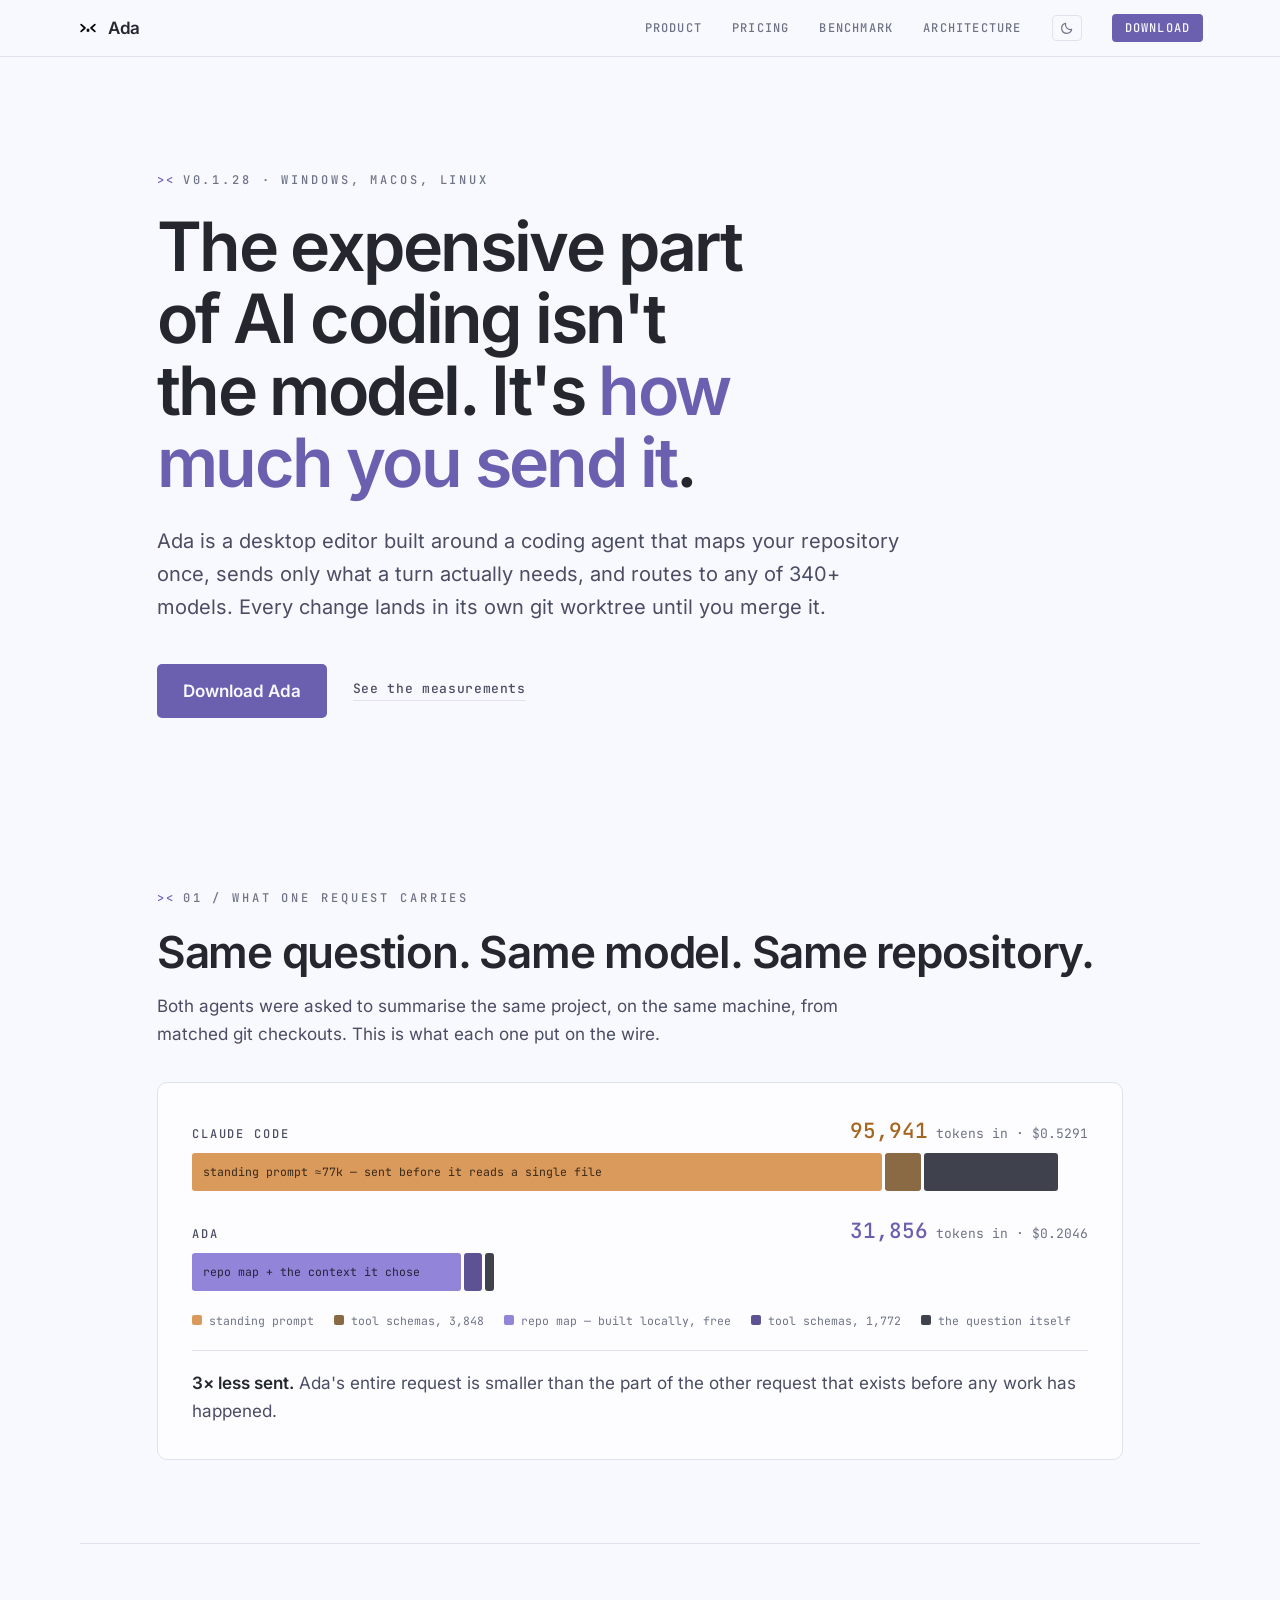
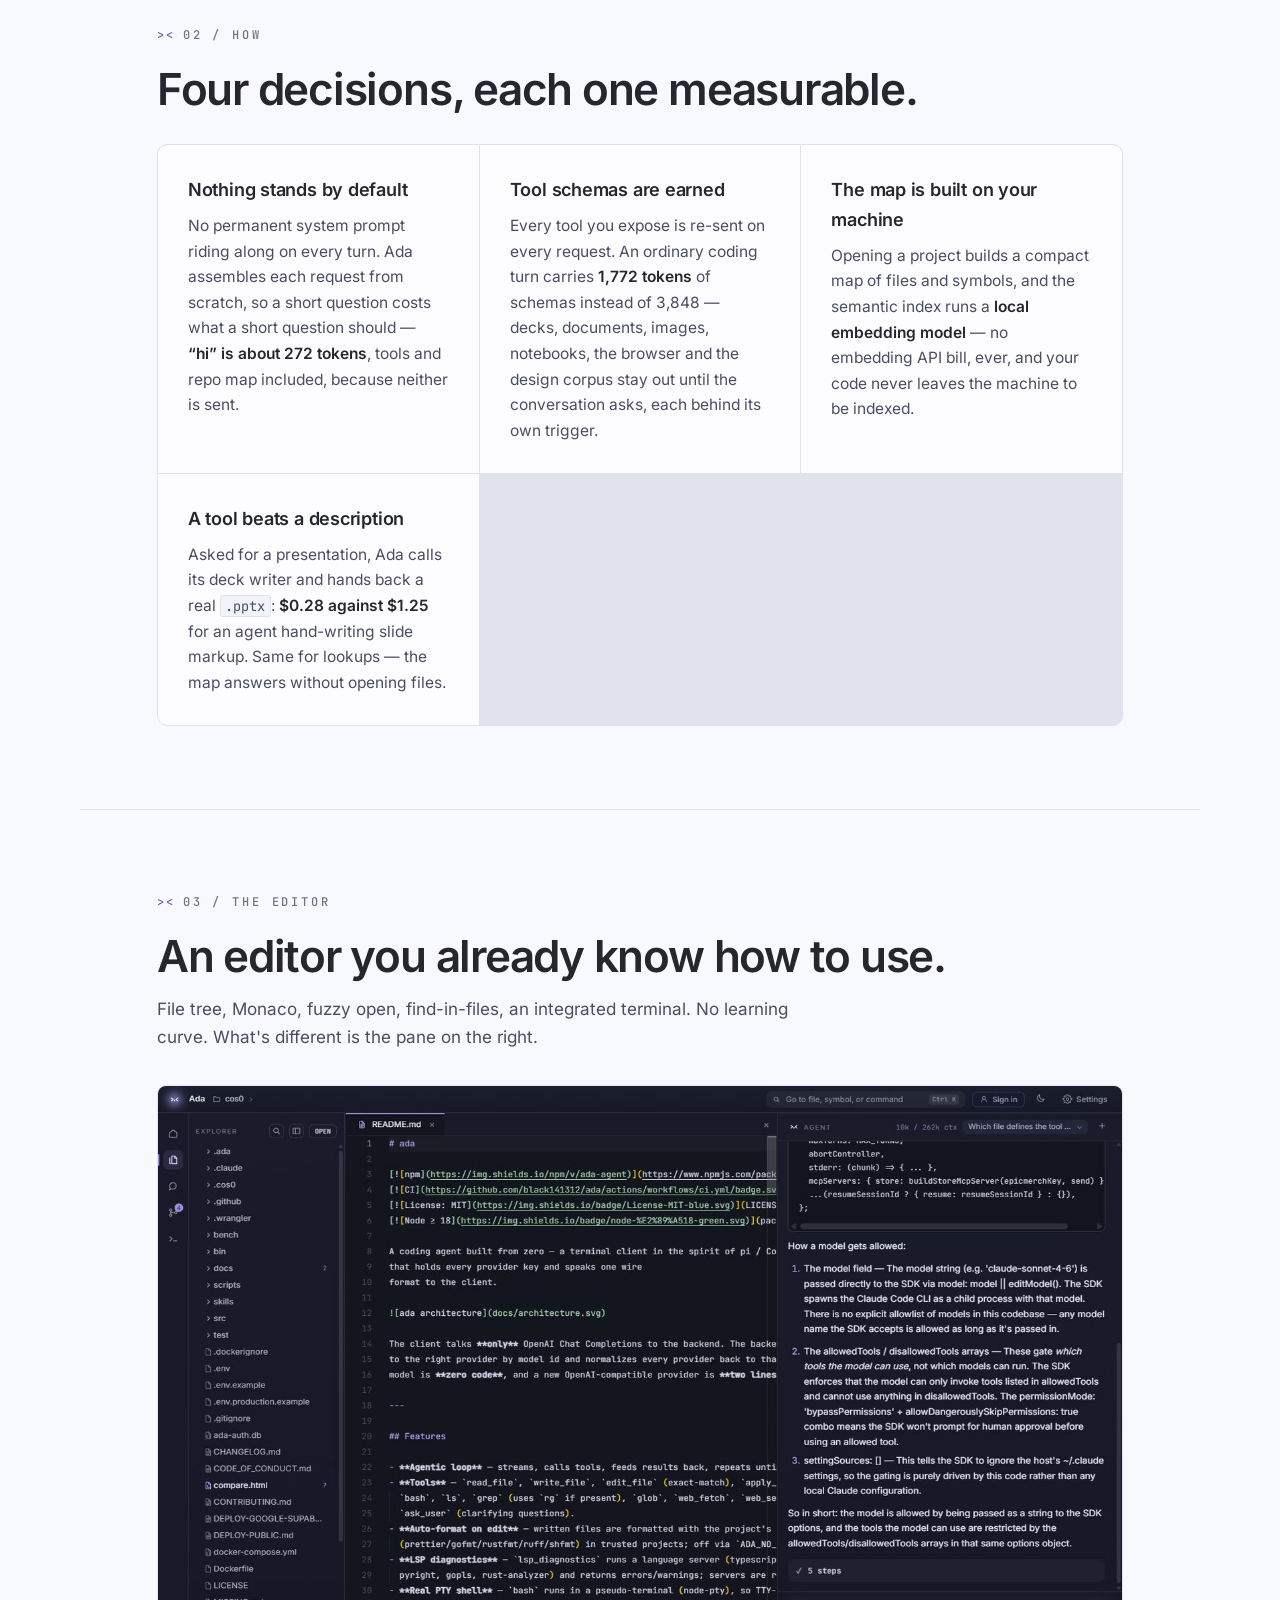
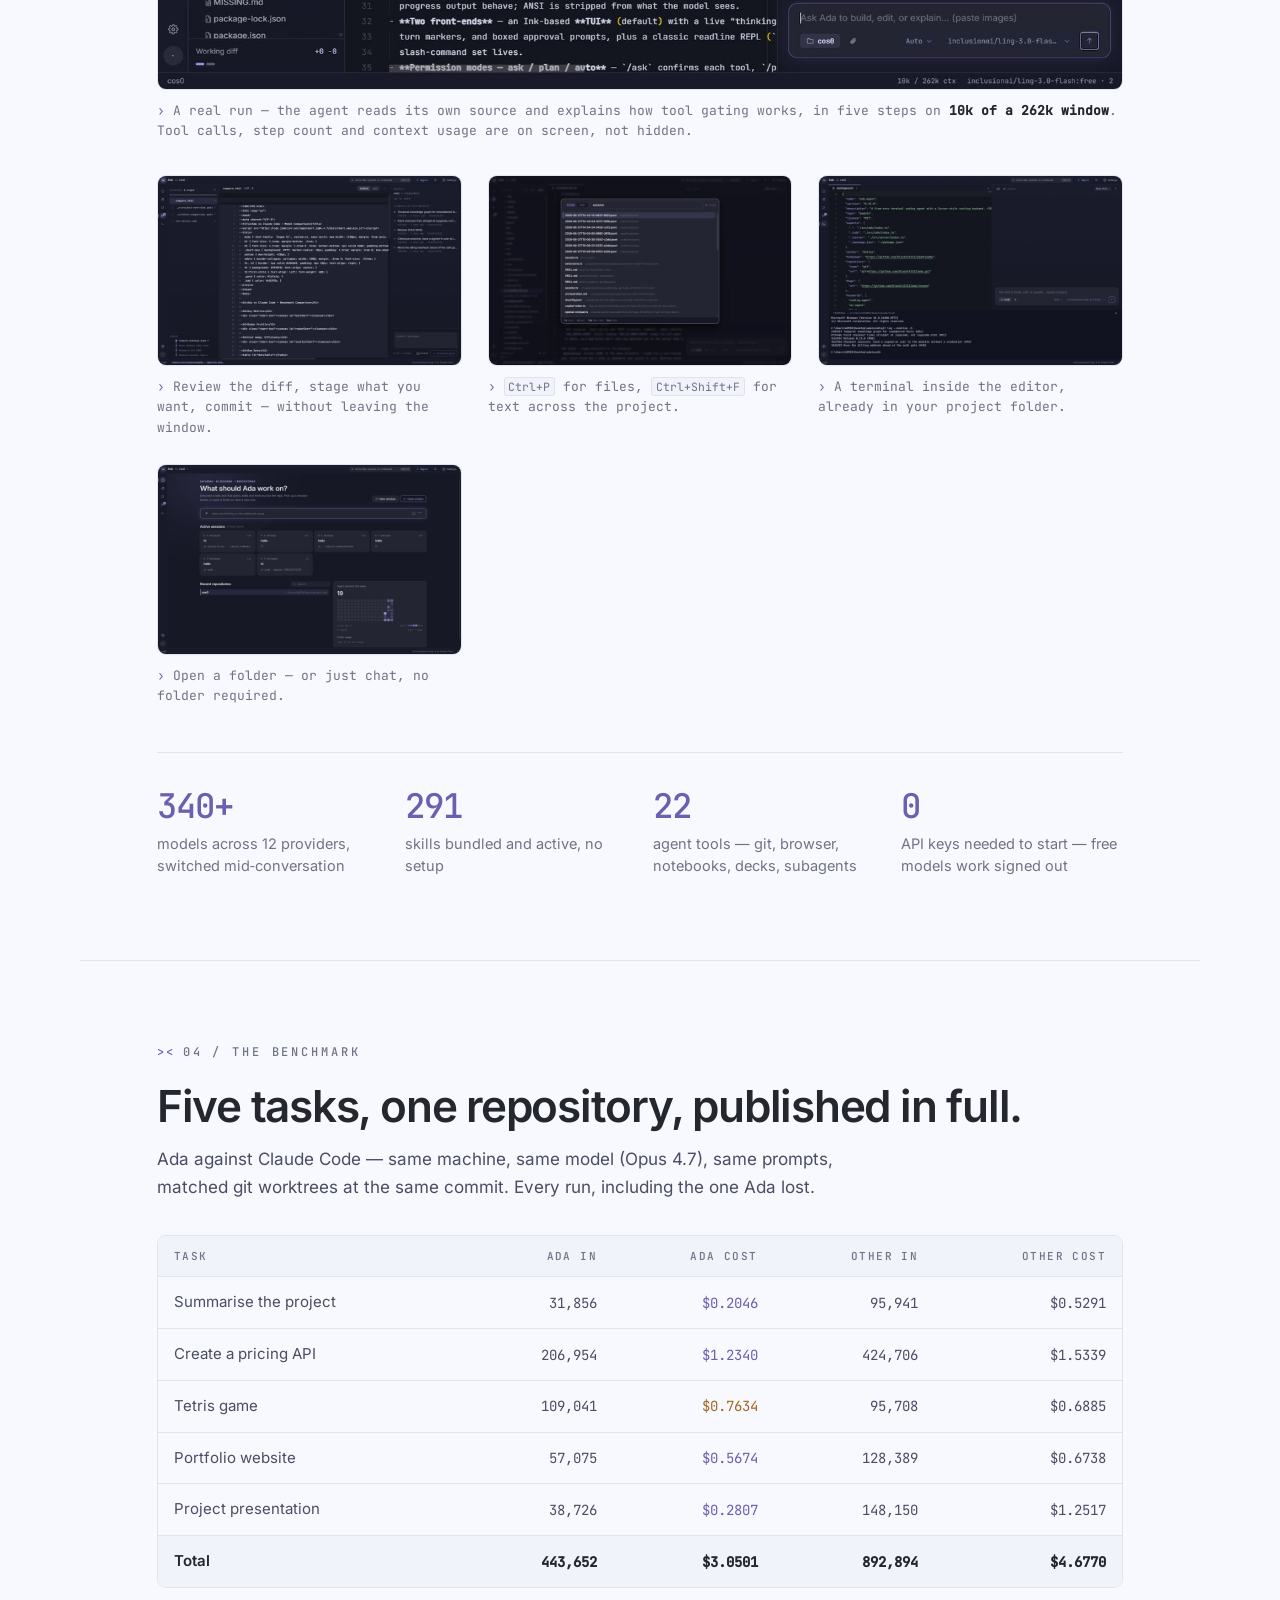
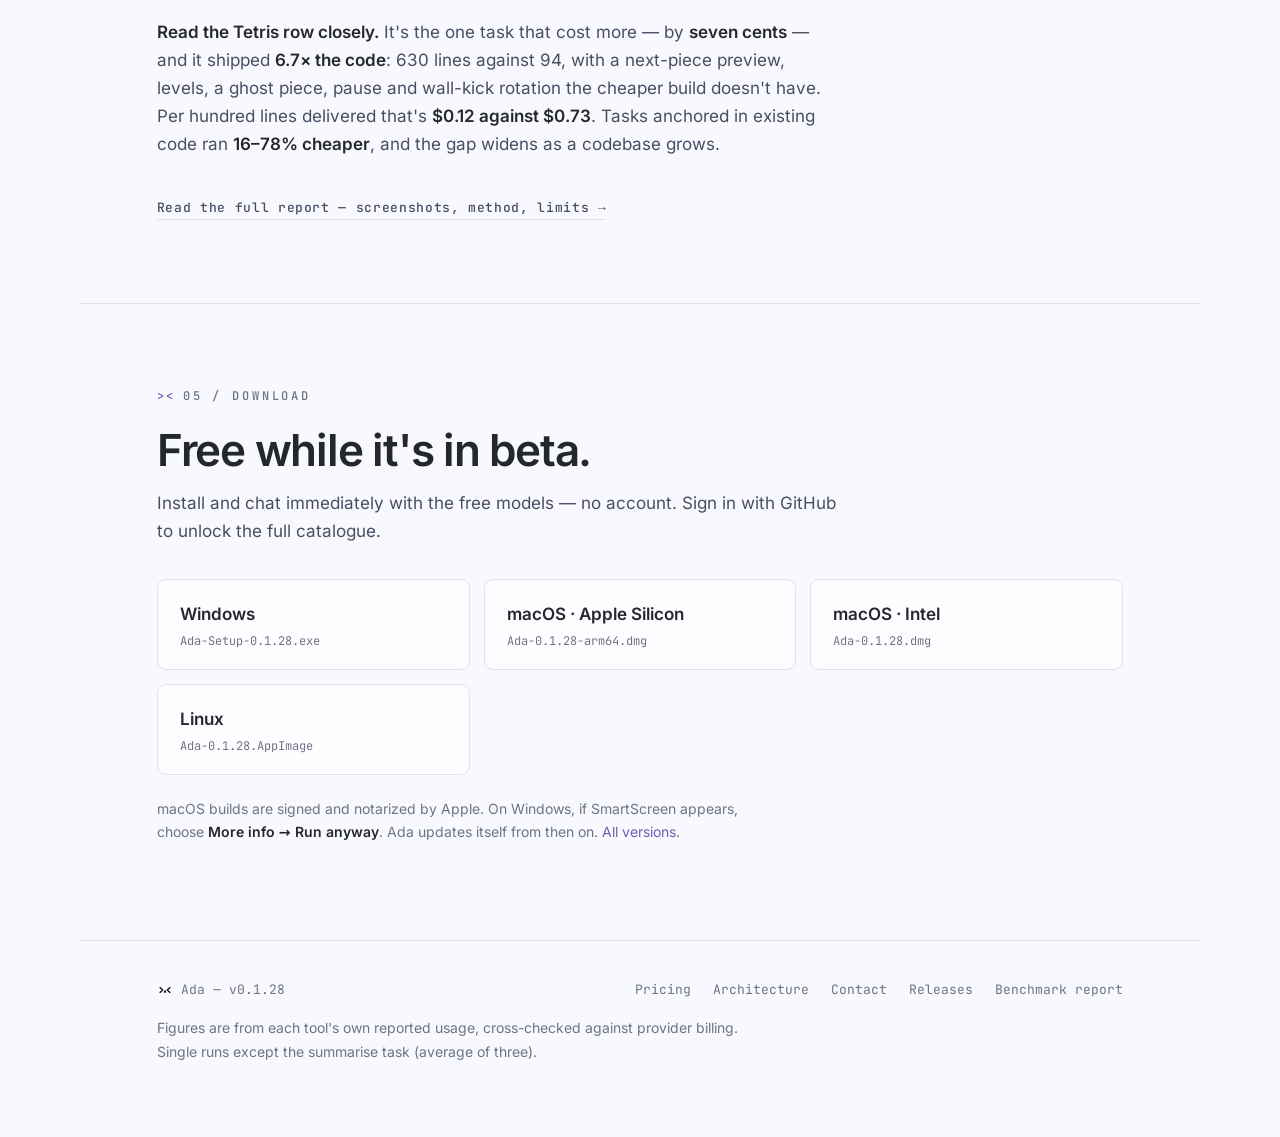
==== public/index.html @ 2739dd6c "Show the install count on the download section Read from GitHub at page load, cached an hour. 73 tod" ====
<!doctype html>
<html lang="en">
  <head>
    <meta charset="utf-8" />
    <meta name="viewport" content="width=device-width, initial-scale=1" />
    <title>Ada — an agent-first code editor</title>
    <meta
      name="description"
      content="A desktop code editor built around an agent that sends only what a turn needs. Measured against Claude Code: half the context, 35–70% less cost."
    />
    <link rel="icon" href="assets/img/icon.png" />
    <link rel="stylesheet" href="style.css" />
    <script>
      // applied before first paint so a stored light choice never flashes dark
      try {
        var t = localStorage.getItem('ada-theme');
        if (t) document.documentElement.dataset.theme = t;
      } catch (e) {}
    </script>
    <meta property="og:title" content="Ada — an agent-first code editor" />
    <meta
      property="og:description"
      content="The expensive part of AI coding isn't the model. It's how much you send it."
    />
    <meta property="og:type" content="website" />
  </head>
  <body>
    <header class="bar">
      <a class="brand" href="#top">
        <img src="assets/img/mark.svg" alt="" width="22" height="22" />
        <span>Ada</span>
      </a>
      <nav>
        <a href="#product">Product</a>
        <a href="pricing.html">Pricing</a>
        <a href="#numbers">Benchmark</a>
        <a href="architecture.html">Architecture</a>
        <button id="theme" class="tgl" type="button" title="Switch theme" aria-label="Switch theme">
          <svg class="sun" width="14" height="14" viewBox="0 0 18 18" fill="none" stroke="currentColor" stroke-width="1.5">
            <circle cx="9" cy="9" r="3.4" />
            <path d="M9 1.5v2M9 14.5v2M1.5 9h2M14.5 9h2M3.7 3.7l1.4 1.4M12.9 12.9l1.4 1.4M14.3 3.7l-1.4 1.4M5.1 12.9l-1.4 1.4" stroke-linecap="round" />
          </svg>
          <svg class="moon" width="14" height="14" viewBox="0 0 18 18" fill="none" stroke="currentColor" stroke-width="1.5">
            <path d="M15 10.8A6.5 6.5 0 0 1 7.2 3a6.5 6.5 0 1 0 7.8 7.8z" stroke-linejoin="round" />
          </svg>
        </button>
        <a class="cta-sm" href="#download">Download</a>
      </nav>
    </header>

    <main id="top">
      <!-- ── hero ───────────────────────────────────────────────────────── -->
      <section class="hero">
        <p class="eyebrow"><span class="mk">&gt;&#8201;&lt;</span> v0.1.28 &middot; Windows, macOS, Linux</p>
        <h1>
          The expensive part of AI coding isn't the model.
          It's <em>how much you send it</em>.
        </h1>
        <p class="lede">
          Ada is a desktop editor built around a coding agent that maps your repository once, sends
          only what a turn actually needs, and routes to any of 340+ models. Every change lands in
          its own git worktree until you merge it.
        </p>
        <div class="actions">
          <a class="cta" href="#download">Download Ada</a>
          <a class="ghost" href="#numbers">See the measurements</a>
        </div>
      </section>

      <!-- ── the instrument: what a request carries ──────────────────────── -->
      <section id="proof" class="band">
        <p class="eyebrow"><span class="mk">&gt;&#8201;&lt;</span> 01 / what one request carries</p>
        <h2>Same question. Same model. Same repository.</h2>
        <p class="say">
          Both agents were asked to summarise the same project, on the same machine, from matched
          git checkouts. This is what each one put on the wire.
        </p>

        <div class="meter" id="meter">
          <div class="lane other">
            <div class="lane-head">
              <span class="who">Claude Code</span>
              <span class="tot"><b class="n" data-n="95941">0</b> tokens in &middot; $0.5291</span>
            </div>
            <div class="track">
              <span class="seg a" style="--w: 77%"
                ><i>standing prompt &asymp;77k &mdash; sent before it reads a single file</i></span
              >
              <span class="seg b" style="--w: 4%"></span>
              <span class="seg c" style="--w: 15%"></span>
            </div>
          </div>

          <div class="lane ada">
            <div class="lane-head">
              <span class="who">Ada</span>
              <span class="tot"><b class="n" data-n="31856">0</b> tokens in &middot; $0.2046</span>
            </div>
            <div class="track">
              <span class="seg d" style="--w: 30%"><i>repo map + the context it chose</i></span>
              <span class="seg e" style="--w: 2%"></span>
              <span class="seg c" style="--w: 1%"></span>
            </div>
          </div>

          <ul class="key">
            <li><span style="--c: var(--fill-other)"></span>standing prompt</li>
            <li><span style="--c: var(--fill-other-2)"></span>tool schemas, 3,848</li>
            <li><span style="--c: var(--fill-ada)"></span>repo map &mdash; built locally, free</li>
            <li><span style="--c: var(--fill-ada-2)"></span>tool schemas, 1,772</li>
            <li><span style="--c: var(--fill-grey)"></span>the question itself</li>
          </ul>

          <p class="verdict">
            <b>3&times; less sent.</b> Ada's entire request is smaller than the part of the other
            request that exists before any work has happened.
          </p>
        </div>
      </section>

      <!-- ── how ─────────────────────────────────────────────────────────── -->
      <section class="band">
        <p class="eyebrow"><span class="mk">&gt;&#8201;&lt;</span> 02 / how</p>
        <h2>Four decisions, each one measurable.</h2>
        <div class="cards">
          <article>
            <h3>Nothing stands by default</h3>
            <p>
              No permanent system prompt riding along on every turn. Ada assembles each request from
              scratch, so a short question costs what a short question should &mdash;
              <b>&ldquo;hi&rdquo; is about 272 tokens</b>, tools and repo map included, because
              neither is sent.
            </p>
          </article>
          <article>
            <h3>Tool schemas are earned</h3>
            <p>
              Every tool you expose is re-sent on every request. An ordinary coding turn carries
              <b>1,772 tokens</b> of schemas instead of 3,848 &mdash; decks, documents, images,
              notebooks, the browser and the design corpus stay out until the conversation asks,
              each behind its own trigger.
            </p>
          </article>
          <article>
            <h3>The map is built on your machine</h3>
            <p>
              Opening a project builds a compact map of files and symbols, and the semantic index
              runs a <b>local embedding model</b> &mdash; no embedding API bill, ever, and your code
              never leaves the machine to be indexed.
            </p>
          </article>
          <article>
            <h3>A tool beats a description</h3>
            <p>
              Asked for a presentation, Ada calls its deck writer and hands back a real
              <code>.pptx</code>: <b>$0.28 against $1.25</b> for an agent hand-writing slide markup.
              Same for lookups &mdash; the map answers without opening files.
            </p>
          </article>
        </div>
      </section>

      <!-- ── product ─────────────────────────────────────────────────────── -->
      <section id="product" class="band">
        <p class="eyebrow"><span class="mk">&gt;&#8201;&lt;</span> 03 / the editor</p>
        <h2>An editor you already know how to use.</h2>
        <p class="say">
          File tree, Monaco, fuzzy open, find-in-files, an integrated terminal. No learning curve.
          What's different is the pane on the right.
        </p>

        <figure class="shot wide">
          <img
            src="assets/img/ada-agent-working.jpg"
            alt="Ada answering a question about its own source in five steps, using 10k of a 262k context window"
            loading="lazy"
            width="1440"
            height="900"
          />
          <figcaption>
            A real run &mdash; the agent reads its own source and explains how tool gating works, in
            five steps on <b>10k of a 262k window</b>. Tool calls, step count and context usage are
            on screen, not hidden.
          </figcaption>
        </figure>

        <div class="shots">
          <figure class="shot">
            <img
              src="assets/img/ada-git-review.jpg"
              alt="The git review screen showing a file diff, the commit list and a commit box"
              loading="lazy"
              width="1440"
              height="900"
            />
            <figcaption>
              Review the diff, stage what you want, commit &mdash; without leaving the window.
            </figcaption>
          </figure>
          <figure class="shot">
            <img
              src="assets/img/ada-search-files.jpg"
              alt="The command palette ranking filenames by fuzzy match"
              loading="lazy"
              width="1440"
              height="900"
            />
            <figcaption>
              <code>Ctrl+P</code> for files, <code>Ctrl+Shift+F</code> for text across the project.
            </figcaption>
          </figure>
          <figure class="shot">
            <img
              src="assets/img/ada-term-chatbtn.jpg"
              alt="The integrated terminal open beneath the agent pane"
              loading="lazy"
              width="1440"
              height="900"
            />
            <figcaption>
              A terminal inside the editor, already in your project folder.
            </figcaption>
          </figure>
          <figure class="shot">
            <img
              src="assets/img/ada-welcome.jpg"
              alt="Ada's home screen: a prompt box, recent sessions, recent repositories and an activity chart"
              loading="lazy"
              width="1440"
              height="900"
            />
            <figcaption>Open a folder &mdash; or just chat, no folder required.</figcaption>
          </figure>
        </div>

        <dl class="spec">
          <div><dt>340+</dt><dd>models across 12 providers, switched mid&#8209;conversation</dd></div>
          <div><dt>291</dt><dd>skills bundled and active, no setup</dd></div>
          <div><dt>22</dt><dd>agent tools &mdash; git, browser, notebooks, decks, subagents</dd></div>
          <div><dt>0</dt><dd>API keys needed to start &mdash; free models work signed out</dd></div>
        </dl>
      </section>

      <!-- ── benchmark ───────────────────────────────────────────────────── -->
      <section id="numbers" class="band">
        <p class="eyebrow"><span class="mk">&gt;&#8201;&lt;</span> 04 / the benchmark</p>
        <h2>Five tasks, one repository, published in full.</h2>
        <p class="say">
          Ada against Claude Code &mdash; same machine, same model (Opus&nbsp;4.7), same prompts,
          matched git worktrees at the same commit. Every run, including the one Ada lost.
        </p>

        <div class="scroll">
          <table>
            <thead>
              <tr>
                <th>Task</th>
                <th class="r">Ada in</th>
                <th class="r">Ada cost</th>
                <th class="r">Other in</th>
                <th class="r">Other cost</th>
              </tr>
            </thead>
            <tbody>
              <tr>
                <td>Summarise the project</td>
                <td class="r">31,856</td>
                <td class="r win">$0.2046</td>
                <td class="r">95,941</td>
                <td class="r">$0.5291</td>
              </tr>
              <tr>
                <td>Create a pricing API</td>
                <td class="r">206,954</td>
                <td class="r win">$1.2340</td>
                <td class="r">424,706</td>
                <td class="r">$1.5339</td>
              </tr>
              <tr>
                <td>Tetris game</td>
                <td class="r">109,041</td>
                <td class="r lose">$0.7634</td>
                <td class="r">95,708</td>
                <td class="r">$0.6885</td>
              </tr>
              <tr>
                <td>Portfolio website</td>
                <td class="r">57,075</td>
                <td class="r win">$0.5674</td>
                <td class="r">128,389</td>
                <td class="r">$0.6738</td>
              </tr>
              <tr>
                <td>Project presentation</td>
                <td class="r">38,726</td>
                <td class="r win">$0.2807</td>
                <td class="r">148,150</td>
                <td class="r">$1.2517</td>
              </tr>
              <tr class="sum">
                <td>Total</td>
                <td class="r">443,652</td>
                <td class="r">$3.0501</td>
                <td class="r">892,894</td>
                <td class="r">$4.6770</td>
              </tr>
            </tbody>
          </table>
        </div>

        <p class="say">
          <b>Read the Tetris row closely.</b> It's the one task that cost more &mdash; by
          <b>seven cents</b> &mdash; and it shipped <b>6.7&times; the code</b>: 630 lines against
          94, with a next-piece preview, levels, a ghost piece, pause and wall-kick rotation the
          cheaper build doesn't have. Per hundred lines delivered that's <b>$0.12 against
          $0.73</b>. Tasks anchored in existing code ran <b>16&ndash;78% cheaper</b>, and the gap
          widens as a codebase grows.
        </p>

        <a class="ghost" href="report.html">Read the full report &mdash; screenshots, method, limits &rarr;</a>
      </section>

      <!-- ── download ────────────────────────────────────────────────────── -->
      <section id="download" class="band">
        <p class="eyebrow"><span class="mk">&gt;&#8201;&lt;</span> 05 / download</p>
        <h2>Free while it's in beta.</h2>
        <p class="say">
          Install and chat immediately with the free models &mdash; no account. Sign in with GitHub
          to unlock the full catalogue.
        </p>

        <div class="grabs">
          <a
            class="grab"
            href="https://github.com/black141312/ada-releases/releases/download/v0.1.28/Ada-Setup-0.1.28.exe"
          >
            <span class="os">Windows</span>
            <span class="file">Ada-Setup-0.1.28.exe</span>
          </a>
          <a
            class="grab"
            href="https://github.com/black141312/ada-releases/releases/download/v0.1.28/Ada-0.1.28-arm64.dmg"
          >
            <span class="os">macOS &middot; Apple Silicon</span>
            <span class="file">Ada-0.1.28-arm64.dmg</span>
          </a>
          <a
            class="grab"
            href="https://github.com/black141312/ada-releases/releases/download/v0.1.28/Ada-0.1.28.dmg"
          >
            <span class="os">macOS &middot; Intel</span>
            <span class="file">Ada-0.1.28.dmg</span>
          </a>
          <a
            class="grab"
            href="https://github.com/black141312/ada-releases/releases/download/v0.1.28/Ada-0.1.28.AppImage"
          >
            <span class="os">Linux</span>
            <span class="file">Ada-0.1.28.AppImage</span>
          </a>
        </div>
        <!-- Filled in by app.js from GitHub. Empty until it has a real number: a counter that
             shows a placeholder, or 0 when the API is unreachable, is worse than no counter. -->
        <p class="fine dl-count" id="dl-count" hidden></p>
        <p class="fine">
          macOS builds are signed and notarized by Apple. On Windows, if SmartScreen appears, choose
          <b>More info &rarr; Run anyway</b>. Ada updates itself from then on.
          <a href="https://github.com/black141312/ada-releases/releases">All versions</a>.
        </p>
      </section>
    </main>

    <footer>
      <div class="foot">
        <span><img src="assets/img/mark.svg" alt="" width="16" height="16" /> Ada &mdash; v0.1.28</span>
        <nav>
          <a href="pricing.html">Pricing</a>
          <a href="architecture.html">Architecture</a>
          <a href="contact.html">Contact</a>
          <a href="https://github.com/black141312/ada-releases">Releases</a>
          <a href="report.html">Benchmark report</a>
        </nav>
      </div>
      <p class="fine">
        Figures are from each tool's own reported usage, cross-checked against provider billing.
        Single runs except the summarise task (average of three).
      </p>
    </footer>

    <script src="app.js" defer></script>
    <script src="theme.js" defer></script>
  </body>
</html>
---- public/style.css ----
/* Ada — marketing site.
   Design: the product's claim is measurable, so the page is built like an instrument
   readout rather than a landing page — hairline rules, mono labels, tabular figures.
   Palette is "Nocturne", the app's own: a blurple accent on a desaturated indigo ground.
   The ground carries no hue; the accent does. Chart colour stays functional — the accent
   is Ada's arm, amber is the comparison — because telling two series apart is what that
   colour is FOR. Fonts are served from this repo (Ada ships offline-safe pages; its own
   site shouldn't beg a CDN). */

@font-face {
  font-family: 'Inter';
  font-weight: 400;
  font-display: swap;
  src: url('assets/fonts/inter-latin-400-normal.woff2') format('woff2');
}
@font-face {
  font-family: 'Inter';
  font-weight: 500;
  font-display: swap;
  src: url('assets/fonts/inter-latin-500-normal.woff2') format('woff2');
}
@font-face {
  font-family: 'Inter';
  font-weight: 600;
  font-display: swap;
  src: url('assets/fonts/inter-latin-600-normal.woff2') format('woff2');
}
@font-face {
  font-family: 'JetBrains Mono';
  font-weight: 400;
  font-display: swap;
  src: url('assets/fonts/jetbrains-mono-latin-400-normal.woff2') format('woff2');
}
@font-face {
  font-family: 'JetBrains Mono';
  font-weight: 500;
  font-display: swap;
  src: url('assets/fonts/jetbrains-mono-latin-500-normal.woff2') format('woff2');
}

:root {
  color-scheme: dark;
  --void: #0e1019;
  --panel: #161826;
  --panel-2: #1a1c2b;
  --line: #2a2d3f;
  --ink: #e9e9ed;
  --ink-2: #b2b6ca;
  --dim: #75798c;
  --ada: #9184d9;
  --ada-dim: #5d5294;
  --other: #d99a5c;
  --other-dim: #8a6a45;
  --grey: #3f424d;
  --bar-bg: rgba(14, 16, 25, 0.86);
  --fill-ada: #9184d9;
  --fill-ada-2: #5d5294;
  --fill-other: #d99a5c;
  --fill-other-2: #8a6a45;
  --fill-grey: #3f424d;
  --sans: 'Inter', system-ui, -apple-system, sans-serif;
  --mono: 'JetBrains Mono', ui-monospace, Consolas, monospace;
  --pad: clamp(20px, 6vw, 96px);
  --max: 1120px;
}

/* Light theme: the visitor's OS preference decides, and the toggle overrides it. */
@media (prefers-color-scheme: light) {
  :root:not([data-theme='dark']) {
    color-scheme: light;
    --void: #f8f9fe;
    --panel: #fdfdff;
    --panel-2: #f1f3fb;
    --line: #e0e2ee;
    --ink: #25272f;
    --ink-2: #4a4d63;
    --dim: #6f7386;
    --ada: #6b5fb0;
    --ada-dim: #a79eda;
    --other: #a4661f;
    --other-dim: #d2ab7c;
    --grey: #b9bcc9;
    --bar-bg: rgba(248, 249, 254, 0.9);
  }
}
:root[data-theme='light'] {
  color-scheme: light;
  --void: #f8f9fe;
  --panel: #fdfdff;
  --panel-2: #f1f3fb;
  --line: #e0e2ee;
  --ink: #25272f;
  --ink-2: #4a4d63;
  --dim: #6f7386;
  --ada: #6b5fb0;
  --ada-dim: #a79eda;
  --other: #a4661f;
  --other-dim: #d2ab7c;
  --grey: #b9bcc9;
  --bar-bg: rgba(248, 249, 254, 0.9);
}
:root[data-theme='dark'] {
  color-scheme: dark;
  --void: #0e1019;
  --panel: #161826;
  --panel-2: #1a1c2b;
  --line: #2a2d3f;
  --ink: #e9e9ed;
  --ink-2: #b2b6ca;
  --dim: #75798c;
  --ada: #9184d9;
  --ada-dim: #5d5294;
  --other: #d99a5c;
  --other-dim: #8a6a45;
  --grey: #3f424d;
  --bar-bg: rgba(14, 16, 25, 0.86);
}

* {
  box-sizing: border-box;
}
html {
  scroll-behavior: smooth;
}
body {
  margin: 0;
  background: var(--void);
  color: var(--ink);
  font: 400 17px/1.65 var(--sans);
  -webkit-font-smoothing: antialiased;
}
img {
  max-width: 100%;
  height: auto; /* without this, the HTML height attr fights width:100% and squashes the shot */
  display: block;
}
a {
  color: var(--ada);
  text-decoration: none;
}
a:hover {
  text-decoration: underline;
}
:focus-visible {
  outline: 2px solid var(--ada);
  outline-offset: 3px;
  border-radius: 2px;
}
code {
  font: 400 0.88em var(--mono);
  background: var(--panel-2);
  border: 1px solid var(--line);
  border-radius: 3px;
  padding: 0.08em 0.34em;
}
b {
  font-weight: 600;
  color: var(--ink);
}

/* ── top bar ─────────────────────────────────────────────── */
.bar {
  position: sticky;
  top: 0;
  z-index: 10;
  display: flex;
  align-items: center;
  justify-content: space-between;
  gap: 16px;
  padding: 14px var(--pad);
  background: var(--bar-bg);
  backdrop-filter: blur(10px);
  border-bottom: 1px solid var(--line);
}
.brand {
  display: flex;
  align-items: center;
  gap: 9px;
  color: var(--ink);
  font-weight: 600;
  letter-spacing: -0.01em;
}
.brand:hover {
  text-decoration: none;
}
.bar nav {
  display: flex;
  align-items: center;
  gap: clamp(14px, 3vw, 30px);
}
.bar nav a {
  color: var(--dim);
  font: 500 12px var(--mono);
  letter-spacing: 0.1em;
  text-transform: uppercase;
}
.bar nav a:hover {
  color: var(--ink);
  text-decoration: none;
}
.cta-sm {
  color: var(--void) !important;
  background: var(--ada);
  border-radius: 4px;
  padding: 6px 13px;
}
.cta-sm:hover {
  background: #5df09b;
}

/* ── shared section furniture ────────────────────────────── */
.hero,
.band {
  max-width: var(--max);
  margin: 0 auto;
  padding: clamp(48px, 6.5vw, 84px) var(--pad);
}
.band + .band {
  border-top: 1px solid var(--line);
}
.eyebrow {
  margin: 0 0 22px;
  font: 500 12px var(--mono);
  letter-spacing: 0.24em;
  text-transform: uppercase;
  color: var(--dim);
}
.eyebrow .mk {
  color: var(--ada);
  letter-spacing: 0;
}
h2 {
  margin: 0 0 14px;
  font-size: clamp(28px, 4.4vw, 44px);
  font-weight: 600;
  line-height: 1.12;
  letter-spacing: -0.028em;
  text-wrap: balance;
}
h3 {
  margin: 0 0 8px;
  font-size: 18px;
  font-weight: 600;
  letter-spacing: -0.012em;
}
.say {
  max-width: 62ch;
  color: var(--ink-2);
  margin: 0 0 34px;
}

/* ── hero ────────────────────────────────────────────────── */
.hero {
  padding-top: clamp(56px, 9vw, 118px);
  padding-bottom: clamp(48px, 7vw, 92px);
}
.hero h1 {
  margin: 0 0 26px;
  max-width: 15ch;
  font-size: clamp(36px, 6vw, 68px);
  font-weight: 600;
  line-height: 1.06;
  letter-spacing: -0.038em;
  text-wrap: balance;
}
.hero h1 em {
  font-style: normal;
  color: var(--ada);
}
.hero .lede {
  max-width: 58ch;
  margin: 0 0 40px;
  font-size: clamp(17px, 2vw, 20px);
  color: var(--ink-2);
}
.actions {
  display: flex;
  flex-wrap: wrap;
  align-items: center;
  gap: 14px 26px;
}
.cta {
  background: var(--ada);
  color: var(--void);
  font-weight: 600;
  padding: 13px 26px;
  border-radius: 5px;
}
.cta:hover {
  background: #5df09b;
  text-decoration: none;
}
.ghost {
  font: 500 13px var(--mono);
  letter-spacing: 0.05em;
  color: var(--ink-2);
  border-bottom: 1px solid var(--line);
  padding-bottom: 3px;
}
.ghost:hover {
  color: var(--ada);
  border-color: var(--ada);
  text-decoration: none;
}

/* ── the meter ───────────────────────────────────────────── */
.meter {
  margin-top: 34px;
  background: var(--panel);
  border: 1px solid var(--line);
  border-radius: 10px;
  padding: clamp(20px, 3.4vw, 34px);
}
.lane + .lane {
  margin-top: 26px;
}
.lane-head {
  display: flex;
  flex-wrap: wrap;
  align-items: baseline;
  justify-content: space-between;
  gap: 8px;
  margin-bottom: 9px;
}
.who {
  font: 500 12px var(--mono);
  letter-spacing: 0.16em;
  text-transform: uppercase;
  color: var(--ink-2);
}
.tot {
  font: 400 13px var(--mono);
  color: var(--dim);
}
.tot .n {
  font-size: 21px;
  font-weight: 500;
  font-variant-numeric: tabular-nums;
}
.other .n {
  color: var(--other);
}
.ada .n {
  color: var(--ada);
}
.track {
  display: flex;
  gap: 3px;
  height: 38px;
}
.seg {
  position: relative;
  width: var(--w);
  border-radius: 3px;
  overflow: hidden;
  transform: scaleX(0);
  transform-origin: left;
  transition: transform 0.85s cubic-bezier(0.22, 0.9, 0.3, 1);
}
.meter.on .seg {
  transform: scaleX(1);
}
.seg i {
  position: absolute;
  inset: 0;
  display: flex;
  align-items: center;
  padding-left: 11px;
  font: 400 11.5px var(--mono);
  font-style: normal;
  color: rgba(0, 0, 0, 0.74);
  white-space: nowrap;
}
.seg.a {
  background: var(--fill-other);
}
.seg.b {
  background: var(--fill-other-2);
}
.seg.c {
  background: var(--fill-grey);
}
.seg.d {
  background: var(--fill-ada);
}
.seg.e {
  background: var(--fill-ada-2);
}
.key {
  display: flex;
  flex-wrap: wrap;
  gap: 8px 20px;
  margin: 22px 0 0;
  padding: 0;
  list-style: none;
  font: 400 11.5px var(--mono);
  color: var(--dim);
}
.key li {
  display: flex;
  align-items: center;
  gap: 7px;
}
.key li span {
  width: 10px;
  height: 10px;
  border-radius: 2px;
  background: var(--c);
}
.verdict {
  margin: 22px 0 0;
  padding-top: 18px;
  border-top: 1px solid var(--line);
  color: var(--ink-2);
}

/* ── cards ───────────────────────────────────────────────── */
.cards {
  display: grid;
  grid-template-columns: repeat(auto-fit, minmax(260px, 1fr));
  gap: 1px;
  margin-top: 30px;
  background: var(--line);
  border: 1px solid var(--line);
  border-radius: 10px;
  overflow: hidden;
}
.cards article {
  background: var(--panel);
  padding: clamp(20px, 2.6vw, 30px);
}
.cards p {
  margin: 0;
  font-size: 15.5px;
  color: var(--ink-2);
}

/* ── screenshots ─────────────────────────────────────────── */
.shot {
  margin: 0;
}
.shot img {
  width: 100%;
  border: 1px solid var(--line);
  border-radius: 9px;
}
.shot figcaption {
  margin-top: 11px;
  font: 400 13px/1.55 var(--mono);
  color: var(--dim);
}
.shot figcaption::before {
  content: '\203A  ';
  color: var(--ada);
}
.wide {
  margin-bottom: 34px;
}
.shots {
  display: grid;
  grid-template-columns: repeat(auto-fit, minmax(300px, 1fr));
  gap: 26px;
}

/* ── spec strip ──────────────────────────────────────────── */
.spec {
  display: grid;
  grid-template-columns: repeat(auto-fit, minmax(180px, 1fr));
  gap: 26px;
  margin: 46px 0 0;
  padding-top: 30px;
  border-top: 1px solid var(--line);
}
.spec div {
  min-width: 0;
}
.spec dt {
  font: 500 34px var(--mono);
  letter-spacing: -0.03em;
  color: var(--ada);
}
.spec dd {
  margin: 5px 0 0;
  font-size: 14.5px;
  color: var(--dim);
  line-height: 1.5;
}

/* ── table ───────────────────────────────────────────────── */
.scroll {
  overflow-x: auto;
  margin-bottom: 30px;
  border: 1px solid var(--line);
  border-radius: 9px;
}
table {
  width: 100%;
  min-width: 560px;
  border-collapse: collapse;
  font-size: 15px;
}
th,
td {
  padding: 13px 16px;
  text-align: left;
  border-bottom: 1px solid var(--line);
}
th {
  font: 500 11px var(--mono);
  letter-spacing: 0.13em;
  text-transform: uppercase;
  color: var(--dim);
  background: var(--panel-2);
}
td {
  color: var(--ink-2);
}
.r {
  text-align: right;
}
td.r {
  font: 400 14px var(--mono);
  font-variant-numeric: tabular-nums;
}
.win {
  color: var(--ada);
}
.lose {
  color: var(--other);
}
.sum td {
  border-bottom: 0;
  background: var(--panel-2);
  font-weight: 600;
  color: var(--ink);
}

/* ── download ────────────────────────────────────────────── */
.grabs {
  display: grid;
  grid-template-columns: repeat(auto-fit, minmax(240px, 1fr));
  gap: 14px;
  margin-bottom: 22px;
}
.grab {
  display: flex;
  flex-direction: column;
  gap: 5px;
  padding: 20px 22px;
  background: var(--panel);
  border: 1px solid var(--line);
  border-radius: 9px;
  transition:
    border-color 0.18s,
    background 0.18s;
}
.grab:hover {
  border-color: var(--ada);
  background: var(--panel-2);
  text-decoration: none;
}
.grab .os {
  font-weight: 600;
  color: var(--ink);
}
.grab .file {
  font: 400 12px var(--mono);
  color: var(--dim);
  word-break: break-all;
}
.fine {
  max-width: 66ch;
  font-size: 14px;
  color: var(--dim);
}
/* The install count. Sits above the fine print and reads a shade stronger than it — it is a fact
   about the product, not a caveat about installing. */
.dl-count {
  margin-bottom: 6px;
  color: var(--ink);
  font-variant-numeric: tabular-nums;
}

/* ── footer ──────────────────────────────────────────────── */
footer {
  border-top: 1px solid var(--line);
  padding: 40px var(--pad) 60px;
  max-width: var(--max);
  margin: 0 auto;
}
.foot {
  display: flex;
  flex-wrap: wrap;
  align-items: center;
  justify-content: space-between;
  gap: 16px;
  margin-bottom: 18px;
}
.foot span {
  display: flex;
  align-items: center;
  gap: 8px;
  font: 400 13px var(--mono);
  color: var(--dim);
}
.foot nav {
  display: flex;
  flex-wrap: wrap;
  gap: 22px;
}
.foot nav a {
  font: 400 13px var(--mono);
  color: var(--dim);
}
.foot nav a:hover {
  color: var(--ada);
}

@media (max-width: 620px) {
  body {
    font-size: 16px;
  }
  .bar nav a:not(.cta-sm) {
    display: none;
  }
  .track {
    height: 30px;
  }
  .seg i {
    font-size: 10px;
    padding-left: 7px;
  }
}

@media (prefers-reduced-motion: reduce) {
  html {
    scroll-behavior: auto;
  }
  .seg {
    transform: scaleX(1);
    transition: none;
  }
}

/* the sticky bar would otherwise sit on top of a heading you just jumped to */
[id] {
  scroll-margin-top: 76px;
}

/* ── pricing + contact pages ──────────────────────────────── */
.narrow h1 {
  max-width: 18ch;
}
.narrow .lede {
  max-width: 56ch;
}

.tiers {
  display: grid;
  grid-template-columns: repeat(auto-fit, minmax(280px, 1fr));
  gap: 18px;
}
.tier {
  position: relative;
  display: flex;
  flex-direction: column;
  padding: 30px 26px 26px;
  background: var(--panel);
  border: 1px solid var(--line);
  border-radius: 11px;
}
.tier.mark {
  border-color: var(--ada-dim);
}
.ribbon {
  position: absolute;
  top: -1px;
  right: 18px;
  margin: 0;
  padding: 4px 11px;
  background: var(--ada);
  color: var(--void);
  font: 500 10px var(--mono);
  letter-spacing: 0.09em;
  text-transform: uppercase;
  border-radius: 0 0 4px 4px;
}
.tier h2 {
  margin: 0;
  font-size: 15px;
  font-weight: 500;
  letter-spacing: 0.16em;
  text-transform: uppercase;
  color: var(--dim);
  font-family: var(--mono);
}
.price {
  margin: 12px 0 2px;
  font-family: var(--mono);
  color: var(--dim);
  font-size: 13px;
}
.price b {
  font-size: 42px;
  font-weight: 500;
  letter-spacing: -0.03em;
  color: var(--ink);
}
.price span {
  margin-left: 3px;
}
.tag {
  margin: 0 0 22px;
  font-size: 14.5px;
  color: var(--ada);
}
.ticks {
  flex: 1;
  margin: 0 0 24px;
  padding: 0;
  list-style: none;
  font-size: 15px;
  color: var(--ink-2);
}
.ticks li {
  position: relative;
  padding: 0 0 11px 22px;
  line-height: 1.5;
}
.ticks li::before {
  content: '';
  position: absolute;
  left: 0;
  top: 0.52em;
  width: 8px;
  height: 8px;
  border-radius: 2px;
  background: var(--ada-dim);
}
.block {
  display: block;
  text-align: center;
}
.under {
  margin: 13px 0 0;
  font: 400 12.5px/1.5 var(--mono);
  color: var(--dim);
}
.wide-list {
  max-width: 70ch;
  margin-bottom: 0;
}

.faq {
  display: grid;
  gap: 1px;
  margin: 30px 0 0;
  background: var(--line);
  border: 1px solid var(--line);
  border-radius: 10px;
  overflow: hidden;
}
.faq div {
  background: var(--panel);
  padding: 22px 26px;
}
.faq dt {
  font-weight: 600;
  margin-bottom: 6px;
}
.faq dd {
  margin: 0;
  max-width: 74ch;
  font-size: 15.5px;
  color: var(--ink-2);
}

.routes {
  display: grid;
  grid-template-columns: repeat(auto-fit, minmax(300px, 1fr));
  gap: 18px;
}
.route {
  display: flex;
  flex-direction: column;
  padding: 26px;
  background: var(--panel);
  border: 1px solid var(--line);
  border-radius: 11px;
  color: inherit;
  transition:
    border-color 0.18s,
    background 0.18s;
}
.route:hover {
  border-color: var(--ada);
  background: var(--panel-2);
  text-decoration: none;
}
.rnum {
  font: 500 11px var(--mono);
  letter-spacing: 0.2em;
  color: var(--ada);
  margin-bottom: 12px;
}
.route h2 {
  margin: 0 0 9px;
  font-size: 21px;
  letter-spacing: -0.02em;
}
.route p {
  flex: 1;
  margin: 0 0 18px;
  font-size: 15px;
  color: var(--ink-2);
}
.route .go {
  font: 500 12.5px var(--mono);
  letter-spacing: 0.05em;
  color: var(--ada);
}

/* subpage heroes are short — don't stack two full section paddings under them */
.hero.narrow {
  padding-bottom: clamp(22px, 3vw, 38px);
}
.hero.narrow + .band {
  padding-top: clamp(26px, 3.4vw, 42px);
}

/* theme toggle */
.tgl {
  display: inline-flex;
  align-items: center;
  justify-content: center;
  width: 30px;
  height: 26px;
  padding: 0;
  color: var(--dim);
  background: none;
  border: 1px solid var(--line);
  border-radius: 4px;
  cursor: pointer;
}
.tgl:hover {
  color: var(--ink);
  border-color: var(--dim);
}
.tgl .moon {
  display: none;
}
:root[data-theme='light'] .tgl .sun {
  display: none;
}
:root[data-theme='light'] .tgl .moon {
  display: block;
}
@media (prefers-color-scheme: light) {
  :root:not([data-theme='dark']) .tgl .sun {
    display: none;
  }
  :root:not([data-theme='dark']) .tgl .moon {
    display: block;
  }
}

/* The mark ships as white strokes on transparent — invert it on a light ground,
   otherwise the logo disappears into the bar. */
:root[data-theme='light'] .brand img,
:root[data-theme='light'] .foot img {
  filter: invert(1);
}
@media (prefers-color-scheme: light) {
  :root:not([data-theme='dark']) .brand img,
  :root:not([data-theme='dark']) .foot img {
    filter: invert(1);
  }
}

/* a full-width underline reads as a stray rule; give the secondary tier action a box */
.ghost.block {
  padding: 12px 20px;
  border: 1px solid var(--line);
  border-radius: 5px;
}
.ghost.block:hover {
  border-color: var(--ada);
}

/* a word instead of a figure — 42px is sized for "$39", not for "Custom" */
.price.word b {
  font-size: 30px;
  letter-spacing: -0.01em;
}
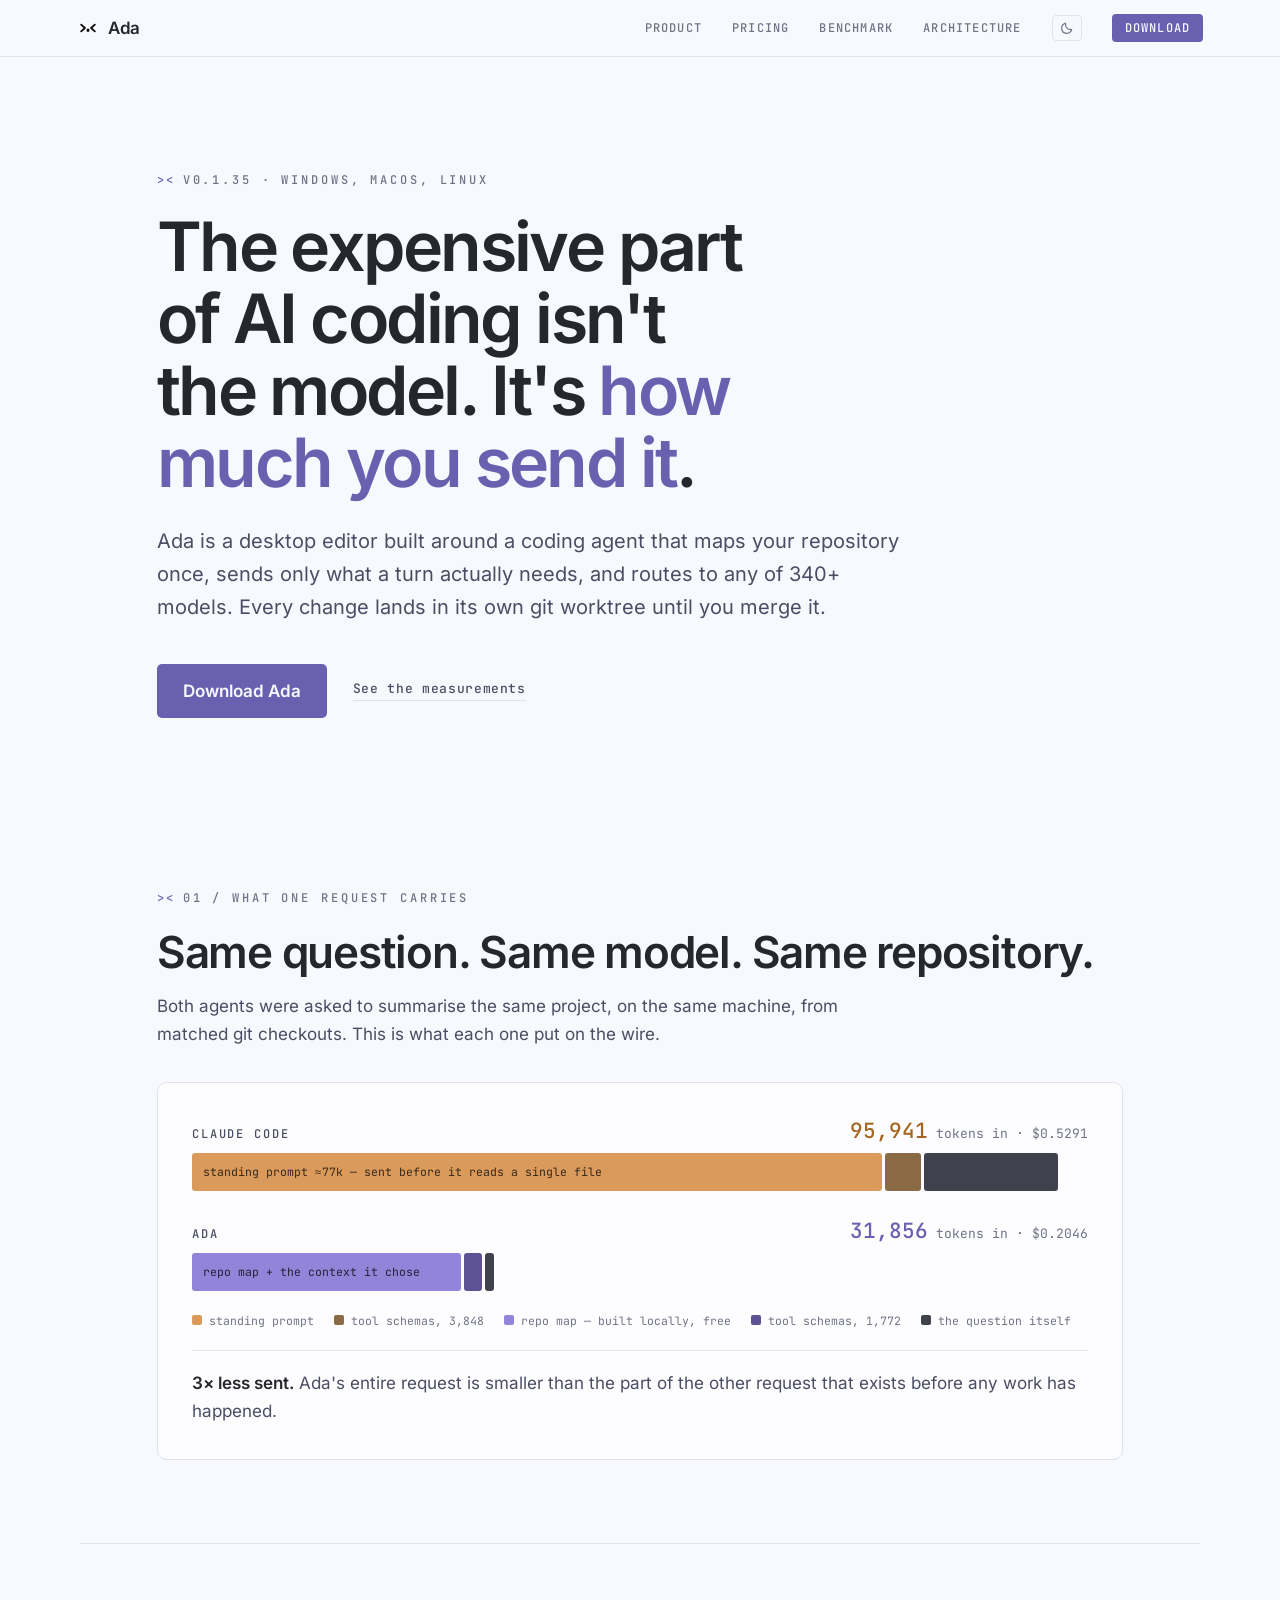
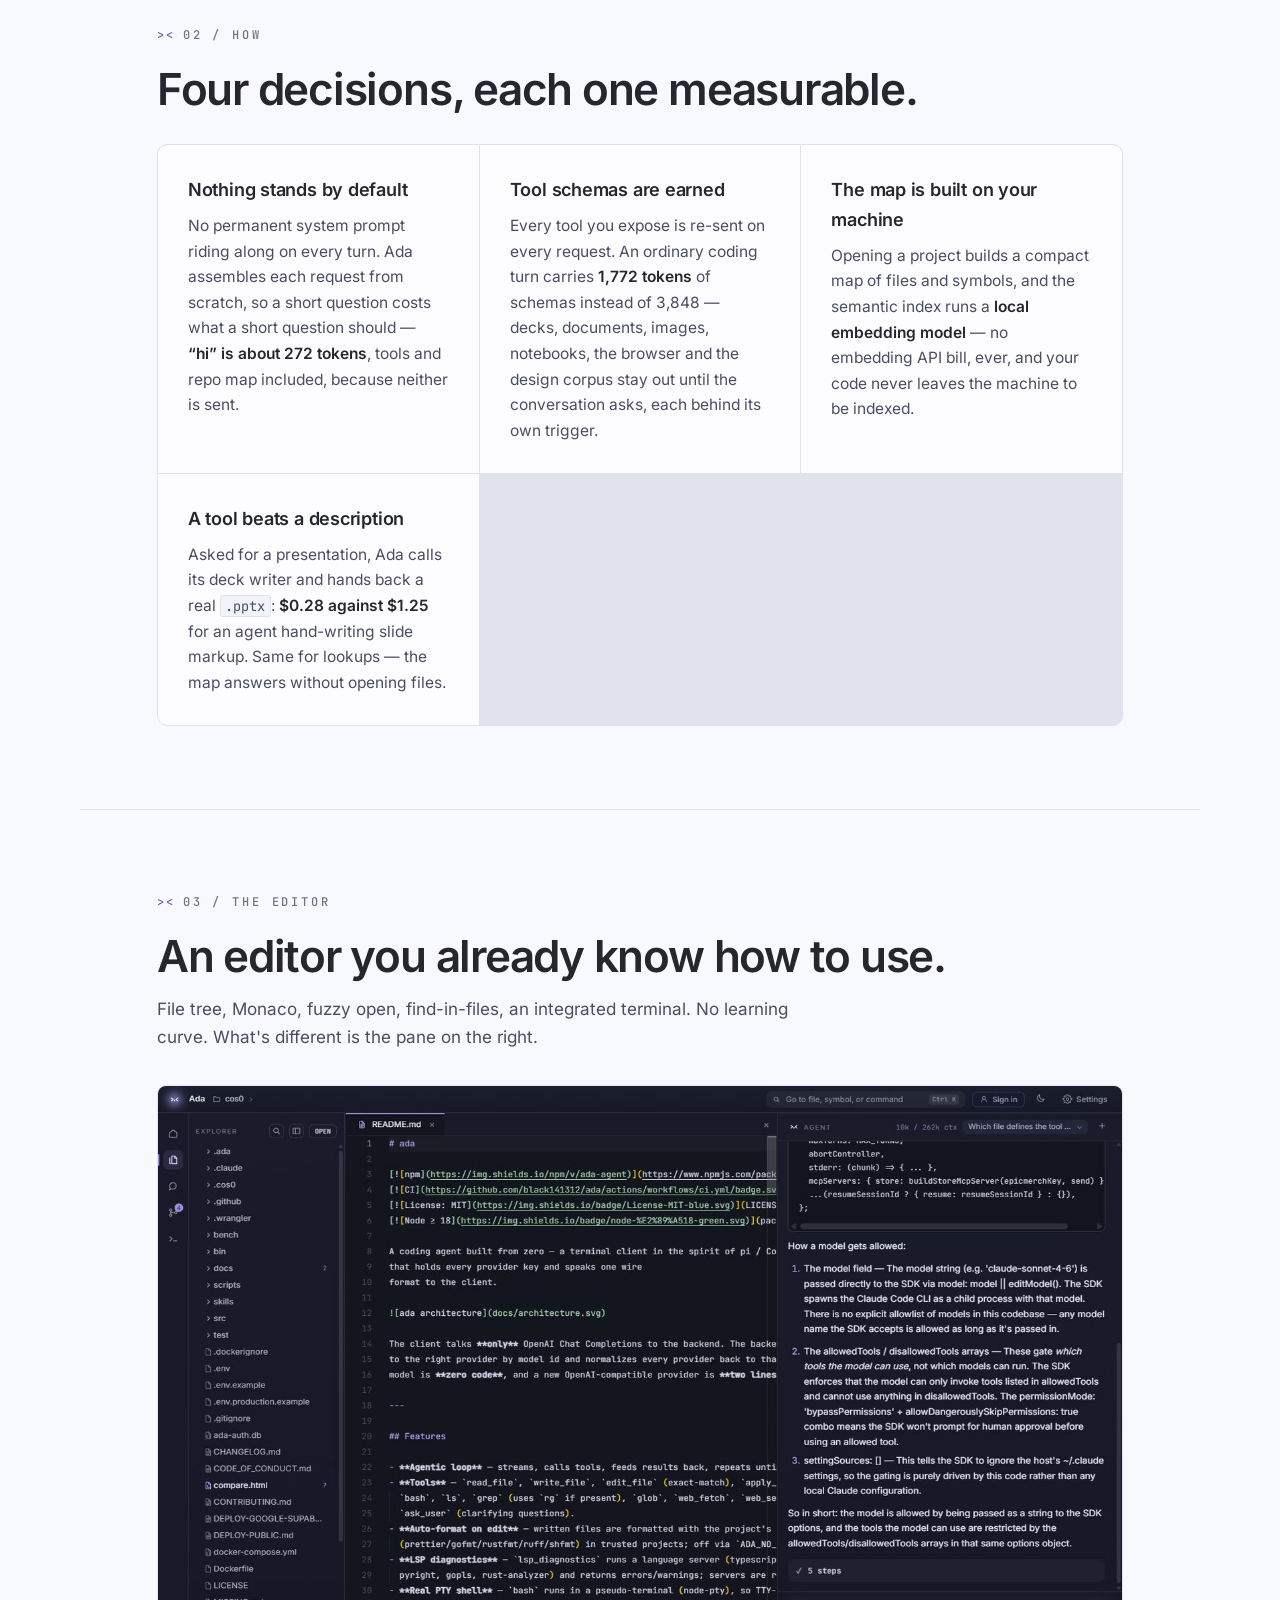
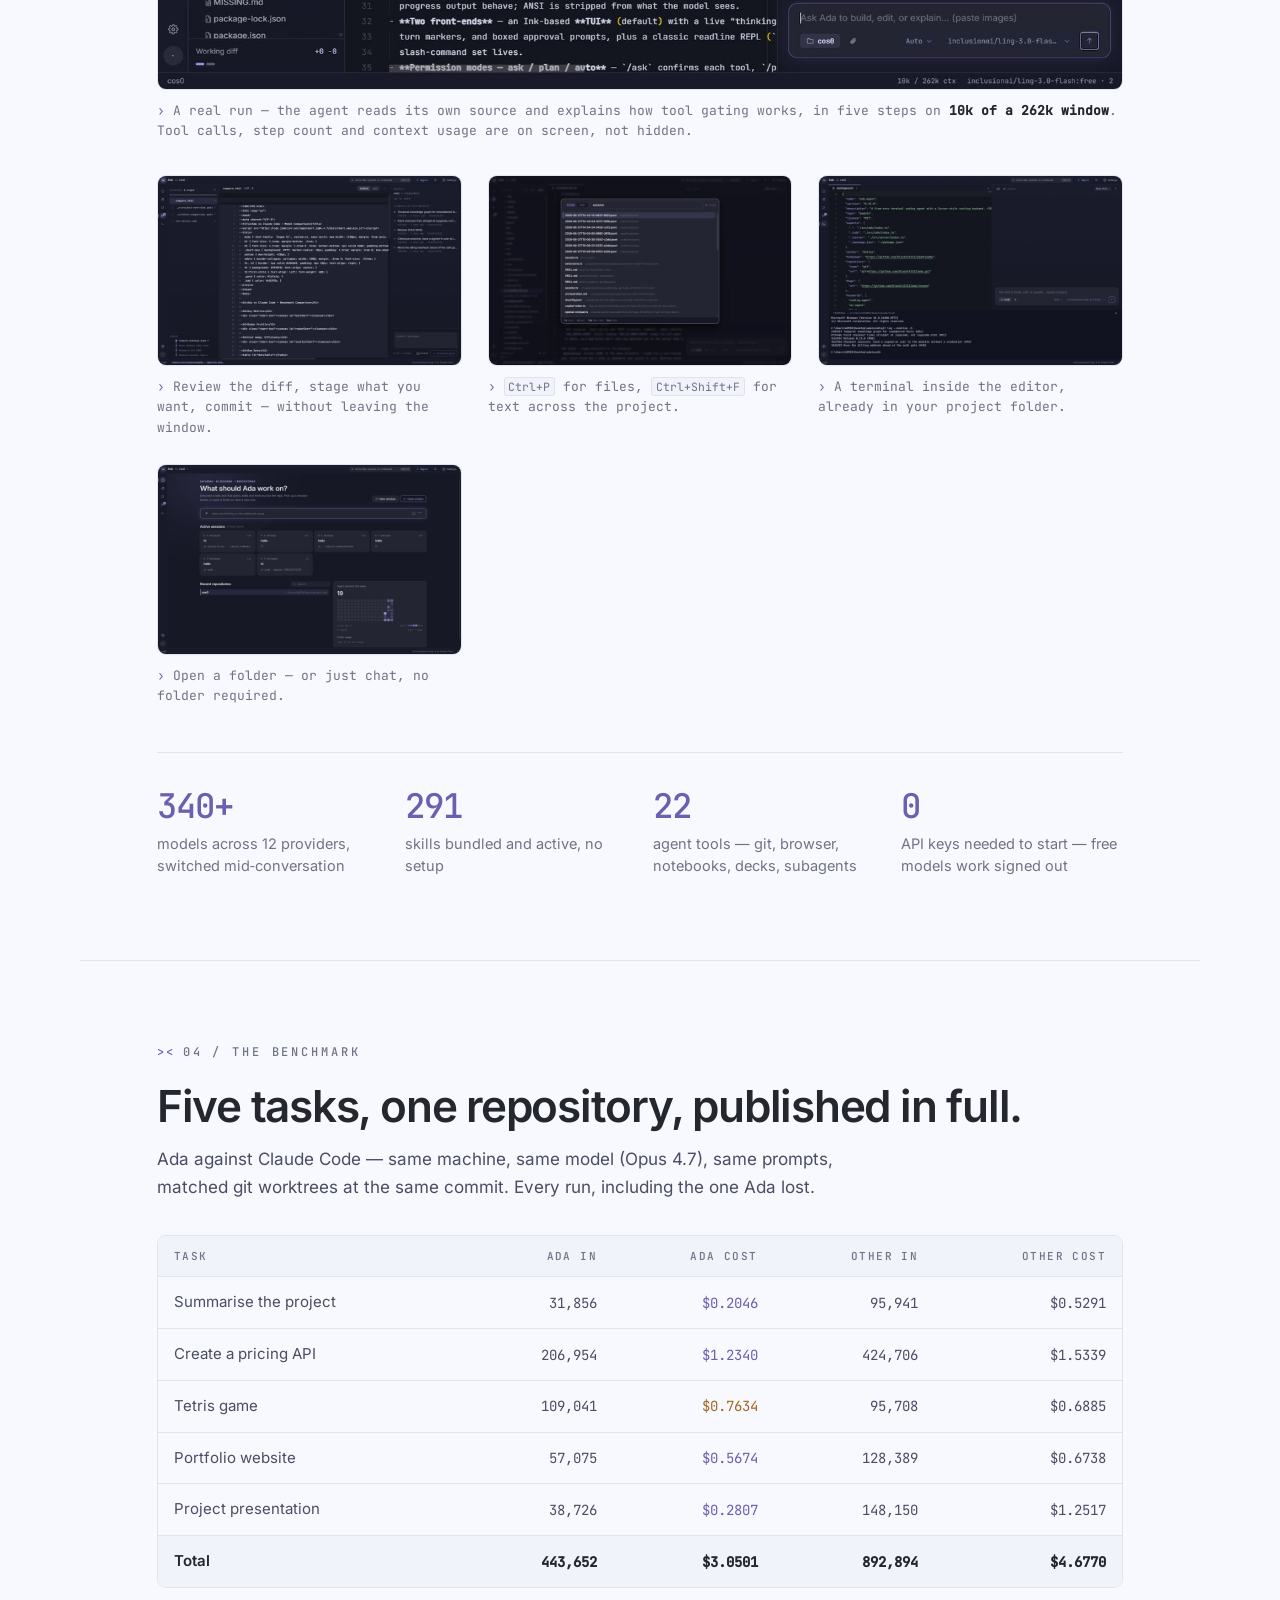
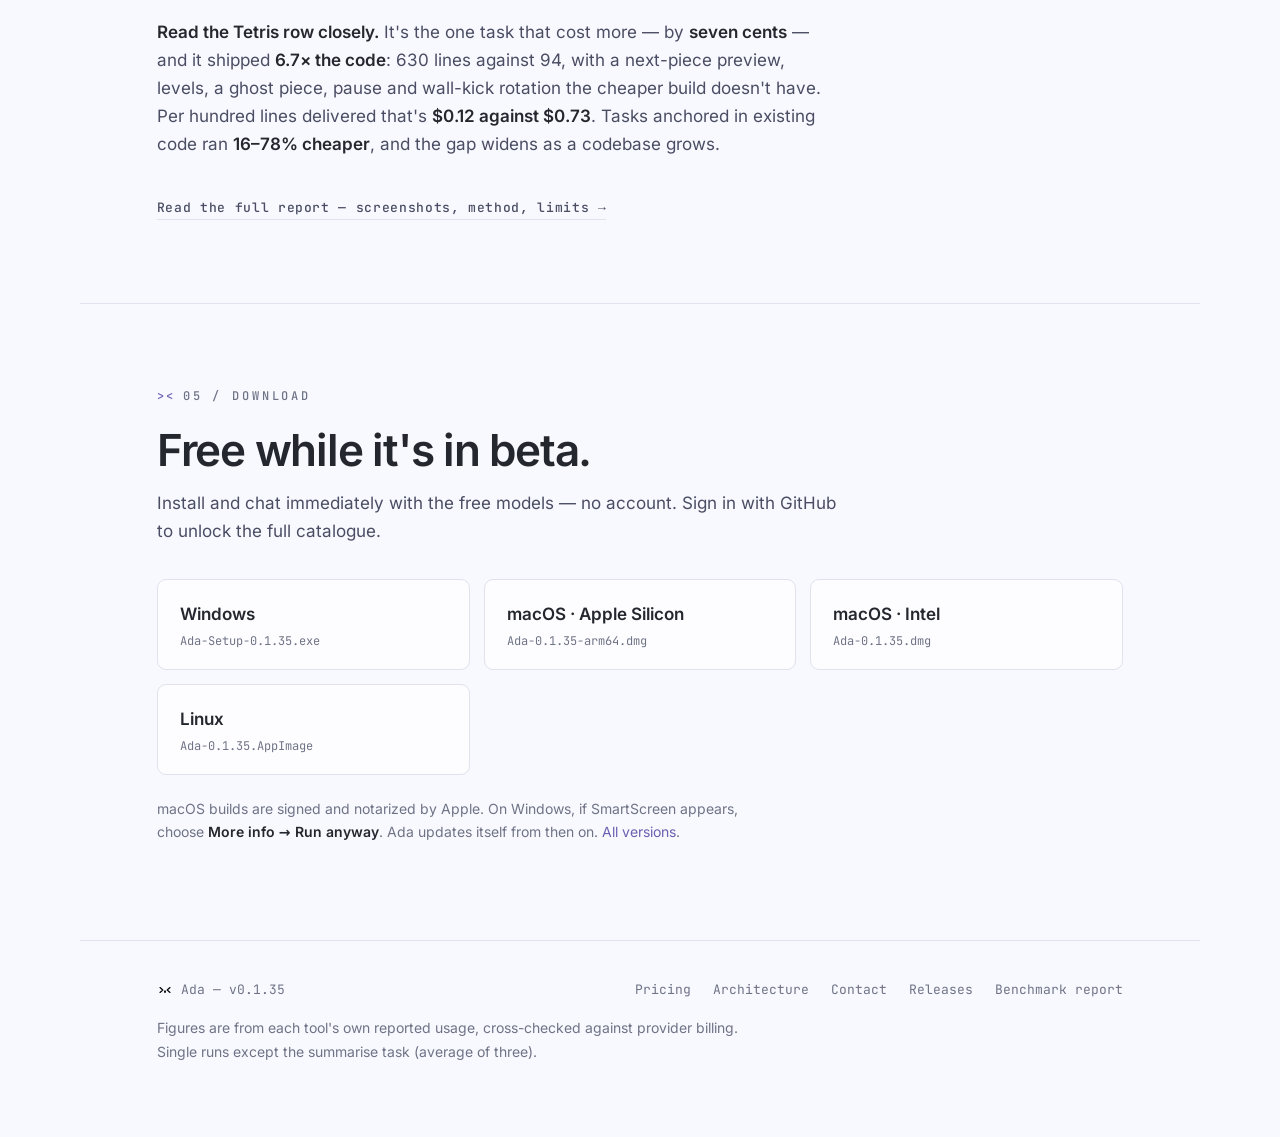
==== commit a12ec8df: "Point the download buttons at whatever the latest release is They were on v0.1.28 while v0.1.35 was " ====
--- a/public/index.html
+++ b/public/index.html
@@ -51,7 +51,7 @@
     <main id="top">
       <!-- ── hero ───────────────────────────────────────────────────────── -->
       <section class="hero">
-        <p class="eyebrow"><span class="mk">&gt;&#8201;&lt;</span> v0.1.28 &middot; Windows, macOS, Linux</p>
+        <p class="eyebrow"><span class="mk">&gt;&#8201;&lt;</span> v0.1.35 &middot; Windows, macOS, Linux</p>
         <h1>
           The expensive part of AI coding isn't the model.
           It's <em>how much you send it</em>.
@@ -332,31 +332,31 @@
         <div class="grabs">
           <a
             class="grab"
-            href="https://github.com/black141312/ada-releases/releases/download/v0.1.28/Ada-Setup-0.1.28.exe"
+            href="https://github.com/black141312/ada-releases/releases/download/v0.1.35/Ada-Setup-0.1.35.exe"
           >
             <span class="os">Windows</span>
-            <span class="file">Ada-Setup-0.1.28.exe</span>
+            <span class="file">Ada-Setup-0.1.35.exe</span>
           </a>
           <a
             class="grab"
-            href="https://github.com/black141312/ada-releases/releases/download/v0.1.28/Ada-0.1.28-arm64.dmg"
+            href="https://github.com/black141312/ada-releases/releases/download/v0.1.35/Ada-0.1.35-arm64.dmg"
           >
             <span class="os">macOS &middot; Apple Silicon</span>
-            <span class="file">Ada-0.1.28-arm64.dmg</span>
+            <span class="file">Ada-0.1.35-arm64.dmg</span>
           </a>
           <a
             class="grab"
-            href="https://github.com/black141312/ada-releases/releases/download/v0.1.28/Ada-0.1.28.dmg"
+            href="https://github.com/black141312/ada-releases/releases/download/v0.1.35/Ada-0.1.35.dmg"
           >
             <span class="os">macOS &middot; Intel</span>
-            <span class="file">Ada-0.1.28.dmg</span>
+            <span class="file">Ada-0.1.35.dmg</span>
           </a>
           <a
             class="grab"
-            href="https://github.com/black141312/ada-releases/releases/download/v0.1.28/Ada-0.1.28.AppImage"
+            href="https://github.com/black141312/ada-releases/releases/download/v0.1.35/Ada-0.1.35.AppImage"
           >
             <span class="os">Linux</span>
-            <span class="file">Ada-0.1.28.AppImage</span>
+            <span class="file">Ada-0.1.35.AppImage</span>
           </a>
         </div>
         <!-- Filled in by app.js from GitHub. Empty until it has a real number: a counter that
@@ -372,7 +372,7 @@
 
     <footer>
       <div class="foot">
-        <span><img src="assets/img/mark.svg" alt="" width="16" height="16" /> Ada &mdash; v0.1.28</span>
+        <span><img src="assets/img/mark.svg" alt="" width="16" height="16" /> Ada &mdash; v0.1.35</span>
         <nav>
           <a href="pricing.html">Pricing</a>
           <a href="architecture.html">Architecture</a>
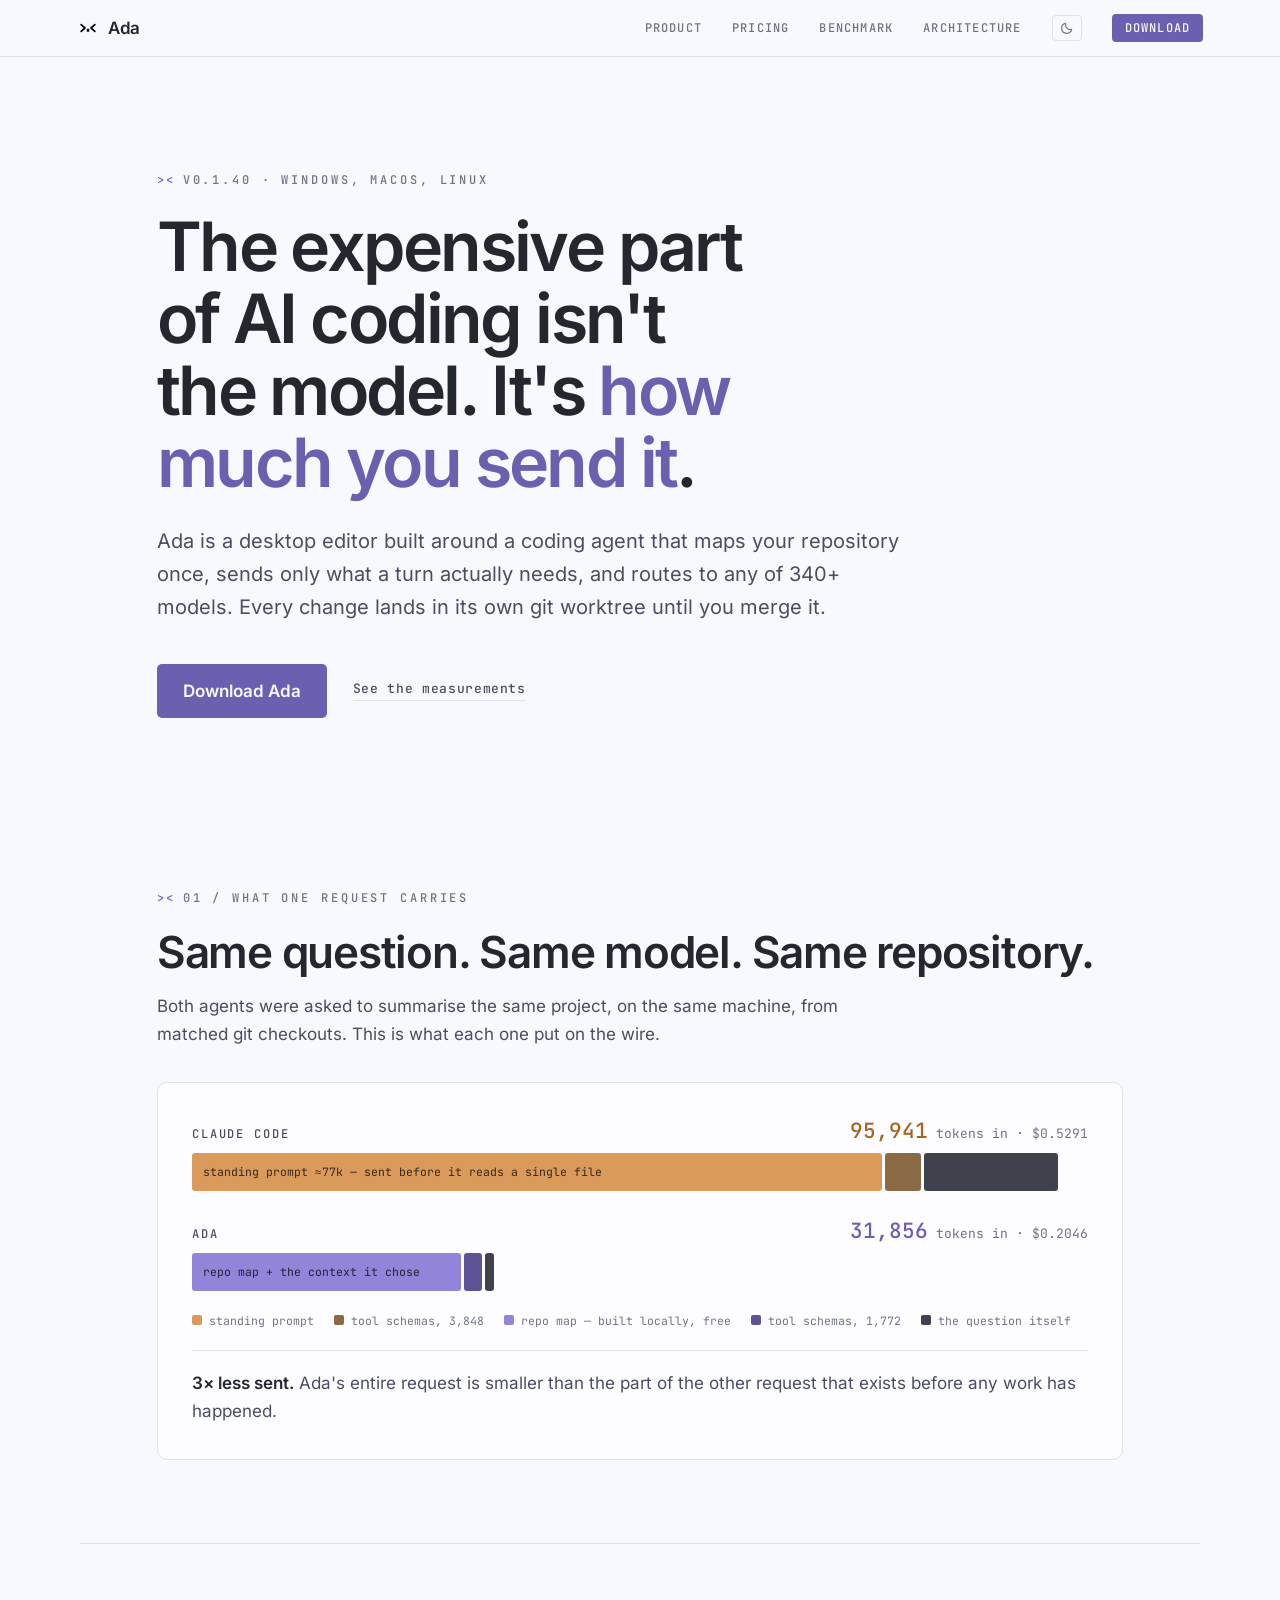
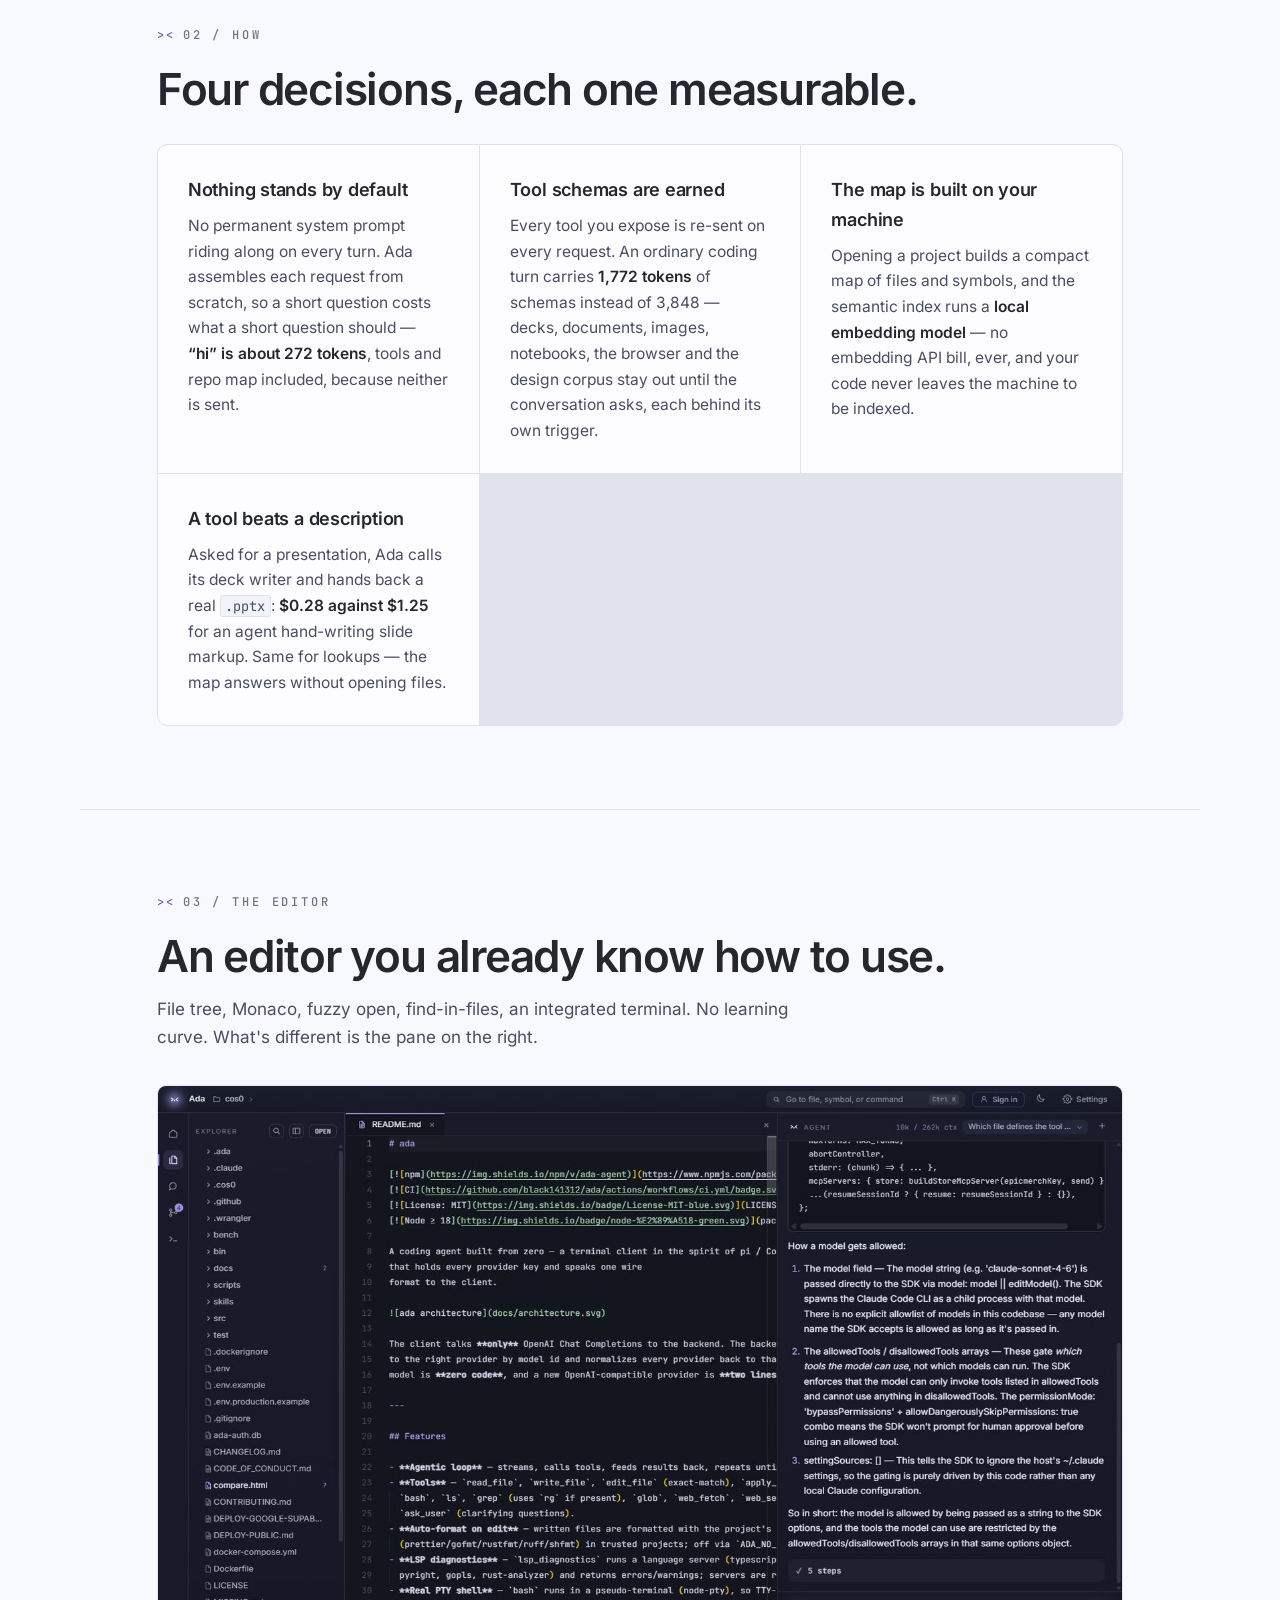
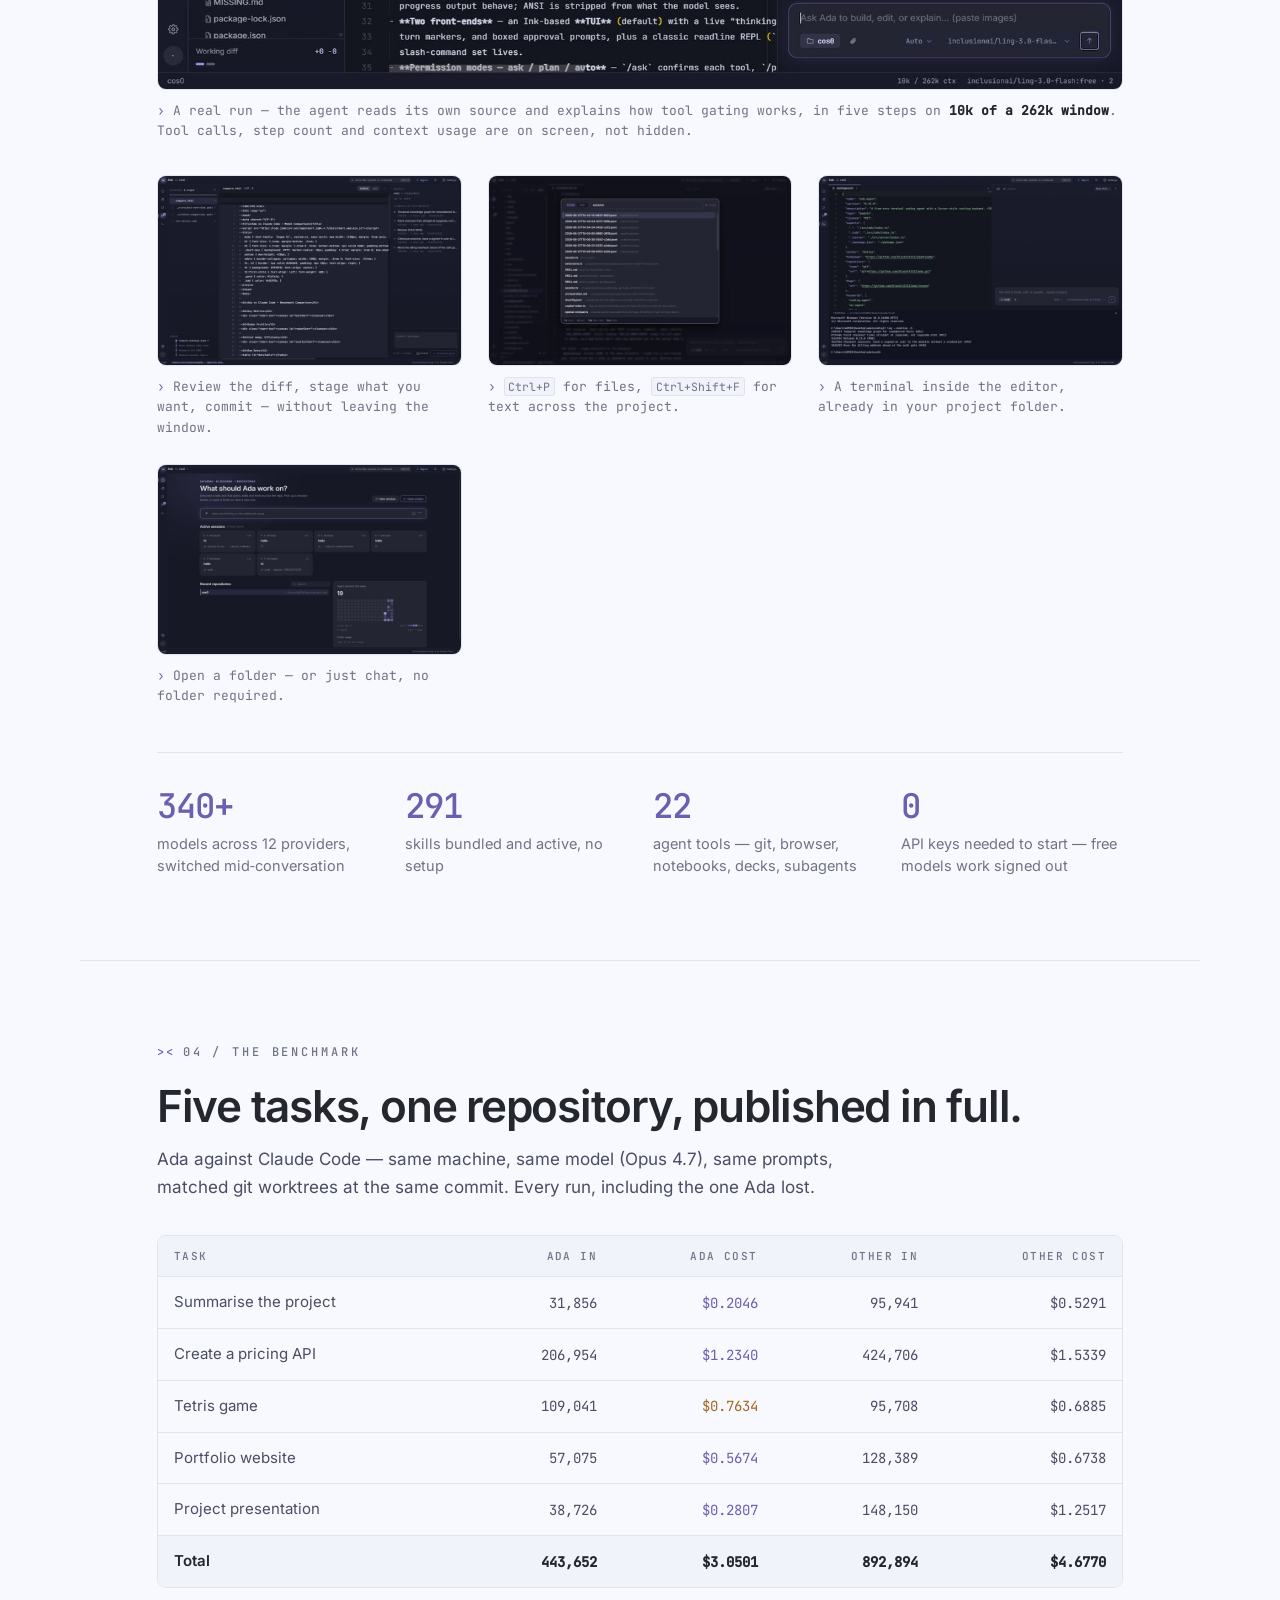
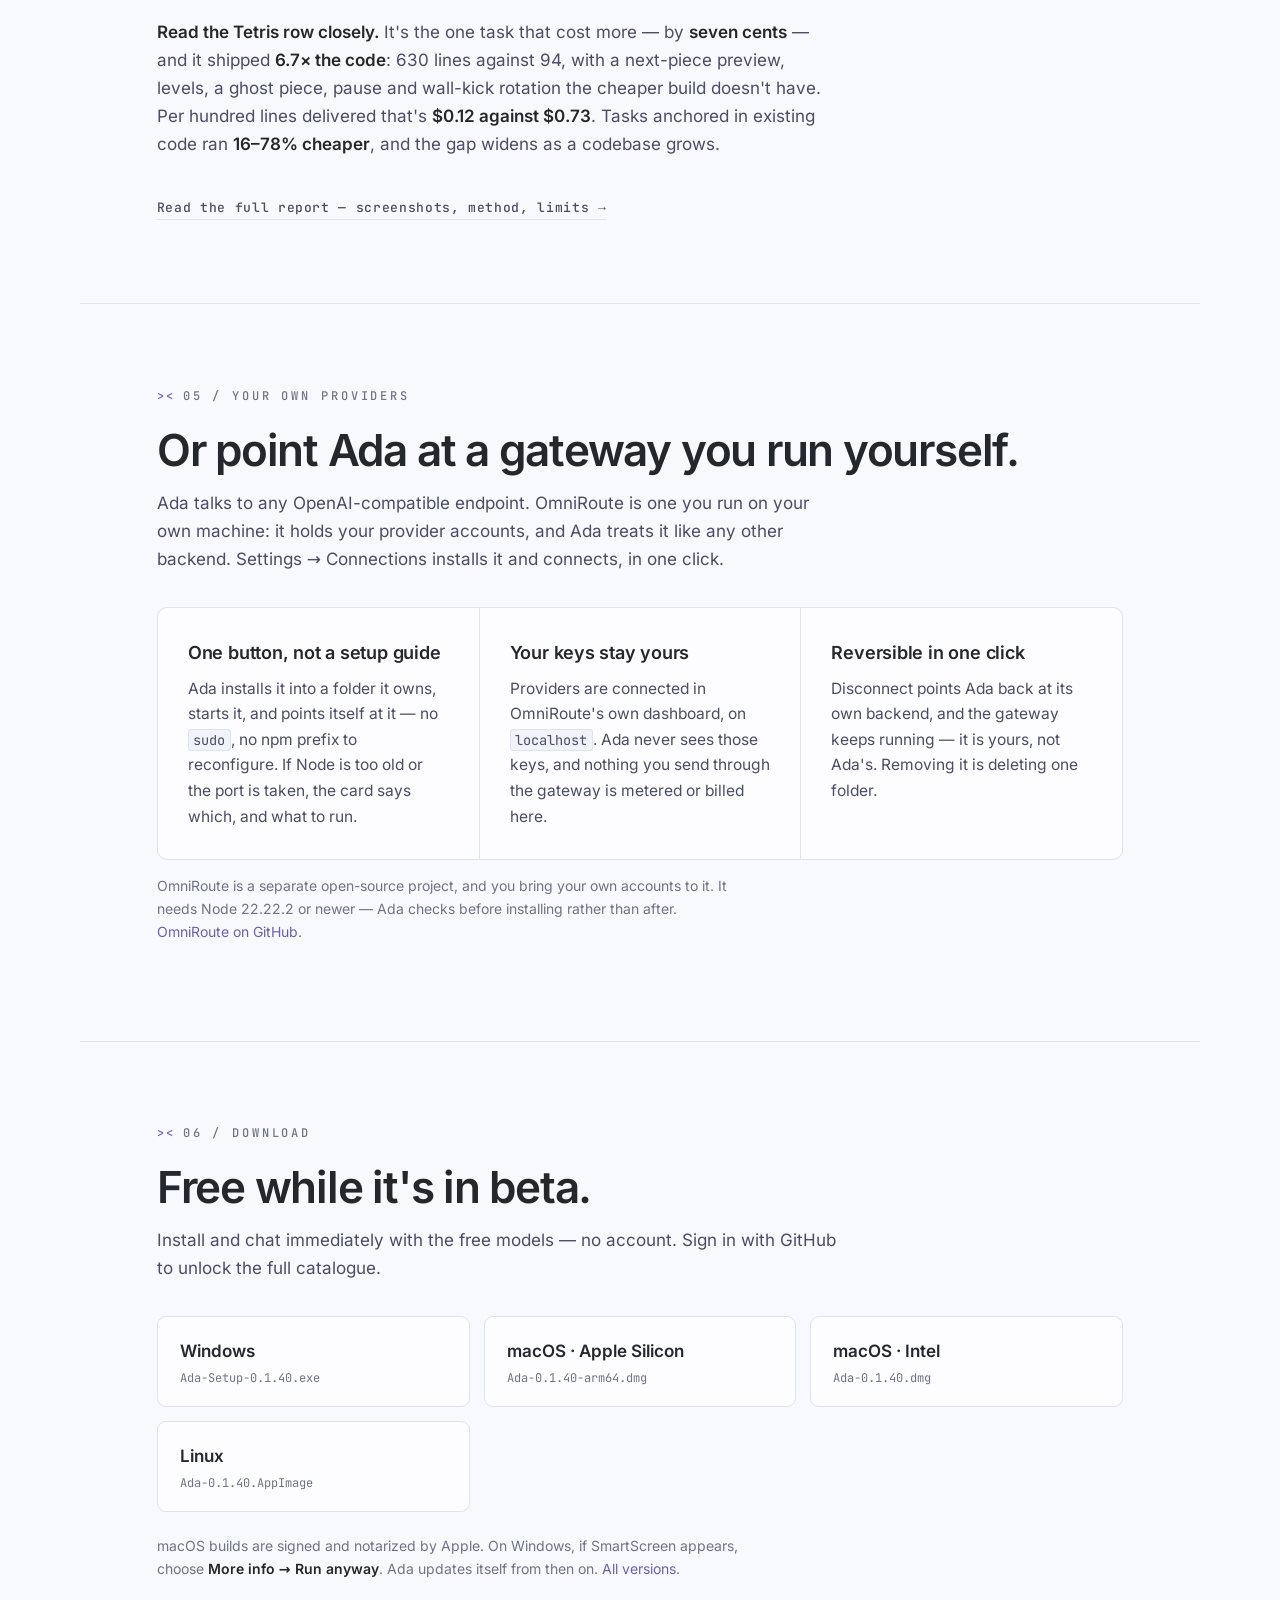
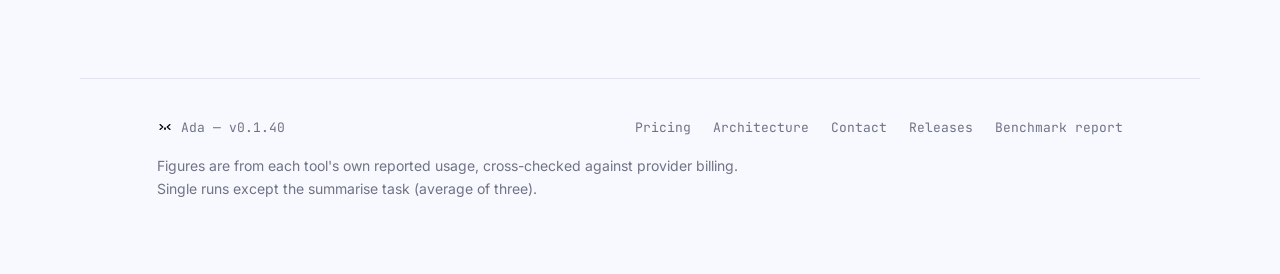
==== commit 7ea5ab58: "Explain OmniRoute on the homepage, and stop the version going stale Adds a section for the local gat" ====
--- a/public/index.html
+++ b/public/index.html
@@ -51,7 +51,10 @@
     <main id="top">
       <!-- ── hero ───────────────────────────────────────────────────────── -->
       <section class="hero">
-        <p class="eyebrow"><span class="mk">&gt;&#8201;&lt;</span> v0.1.35 &middot; Windows, macOS, Linux</p>
+        <p class="eyebrow">
+          <span class="mk">&gt;&#8201;&lt;</span> <span data-version>v0.1.40</span> &middot; Windows,
+          macOS, Linux
+        </p>
         <h1>
           The expensive part of AI coding isn't the model.
           It's <em>how much you send it</em>.
@@ -320,9 +323,52 @@
         <a class="ghost" href="report.html">Read the full report &mdash; screenshots, method, limits &rarr;</a>
       </section>
 
+      <!-- ── omniroute ───────────────────────────────────────────────────── -->
+      <section id="gateway" class="band">
+        <p class="eyebrow"><span class="mk">&gt;&#8201;&lt;</span> 05 / your own providers</p>
+        <h2>Or point Ada at a gateway you run yourself.</h2>
+        <p class="say">
+          Ada talks to any OpenAI-compatible endpoint. OmniRoute is one you run on your own machine:
+          it holds your provider accounts, and Ada treats it like any other backend. Settings &rarr;
+          Connections installs it and connects, in one click.
+        </p>
+
+        <div class="cards">
+          <article>
+            <h3>One button, not a setup guide</h3>
+            <p>
+              Ada installs it into a folder it owns, starts it, and points itself at it &mdash; no
+              <code>sudo</code>, no npm prefix to reconfigure. If Node is too old or the port is
+              taken, the card says which, and what to run.
+            </p>
+          </article>
+          <article>
+            <h3>Your keys stay yours</h3>
+            <p>
+              Providers are connected in OmniRoute's own dashboard, on <code>localhost</code>. Ada
+              never sees those keys, and nothing you send through the gateway is metered or billed
+              here.
+            </p>
+          </article>
+          <article>
+            <h3>Reversible in one click</h3>
+            <p>
+              Disconnect points Ada back at its own backend, and the gateway keeps running &mdash;
+              it is yours, not Ada's. Removing it is deleting one folder.
+            </p>
+          </article>
+        </div>
+
+        <p class="fine">
+          OmniRoute is a separate open-source project, and you bring your own accounts to it. It
+          needs Node 22.22.2 or newer &mdash; Ada checks before installing rather than after.
+          <a href="https://github.com/diegosouzapw/OmniRoute">OmniRoute on GitHub</a>.
+        </p>
+      </section>
+
       <!-- ── download ────────────────────────────────────────────────────── -->
       <section id="download" class="band">
-        <p class="eyebrow"><span class="mk">&gt;&#8201;&lt;</span> 05 / download</p>
+        <p class="eyebrow"><span class="mk">&gt;&#8201;&lt;</span> 06 / download</p>
         <h2>Free while it's in beta.</h2>
         <p class="say">
           Install and chat immediately with the free models &mdash; no account. Sign in with GitHub
@@ -332,31 +378,31 @@
         <div class="grabs">
           <a
             class="grab"
-            href="https://github.com/black141312/ada-releases/releases/download/v0.1.35/Ada-Setup-0.1.35.exe"
+            href="https://github.com/black141312/ada-releases/releases/download/v0.1.40/Ada-Setup-0.1.40.exe"
           >
             <span class="os">Windows</span>
-            <span class="file">Ada-Setup-0.1.35.exe</span>
+            <span class="file">Ada-Setup-0.1.40.exe</span>
           </a>
           <a
             class="grab"
-            href="https://github.com/black141312/ada-releases/releases/download/v0.1.35/Ada-0.1.35-arm64.dmg"
+            href="https://github.com/black141312/ada-releases/releases/download/v0.1.40/Ada-0.1.40-arm64.dmg"
           >
             <span class="os">macOS &middot; Apple Silicon</span>
-            <span class="file">Ada-0.1.35-arm64.dmg</span>
+            <span class="file">Ada-0.1.40-arm64.dmg</span>
           </a>
           <a
             class="grab"
-            href="https://github.com/black141312/ada-releases/releases/download/v0.1.35/Ada-0.1.35.dmg"
+            href="https://github.com/black141312/ada-releases/releases/download/v0.1.40/Ada-0.1.40.dmg"
           >
             <span class="os">macOS &middot; Intel</span>
-            <span class="file">Ada-0.1.35.dmg</span>
+            <span class="file">Ada-0.1.40.dmg</span>
           </a>
           <a
             class="grab"
-            href="https://github.com/black141312/ada-releases/releases/download/v0.1.35/Ada-0.1.35.AppImage"
+            href="https://github.com/black141312/ada-releases/releases/download/v0.1.40/Ada-0.1.40.AppImage"
           >
             <span class="os">Linux</span>
-            <span class="file">Ada-0.1.35.AppImage</span>
+            <span class="file">Ada-0.1.40.AppImage</span>
           </a>
         </div>
         <!-- Filled in by app.js from GitHub. Empty until it has a real number: a counter that
@@ -372,7 +418,7 @@
 
     <footer>
       <div class="foot">
-        <span><img src="assets/img/mark.svg" alt="" width="16" height="16" /> Ada &mdash; v0.1.35</span>
+        <span><img src="assets/img/mark.svg" alt="" width="16" height="16" /> Ada &mdash; <span data-version>v0.1.40</span></span>
         <nav>
           <a href="pricing.html">Pricing</a>
           <a href="architecture.html">Architecture</a>
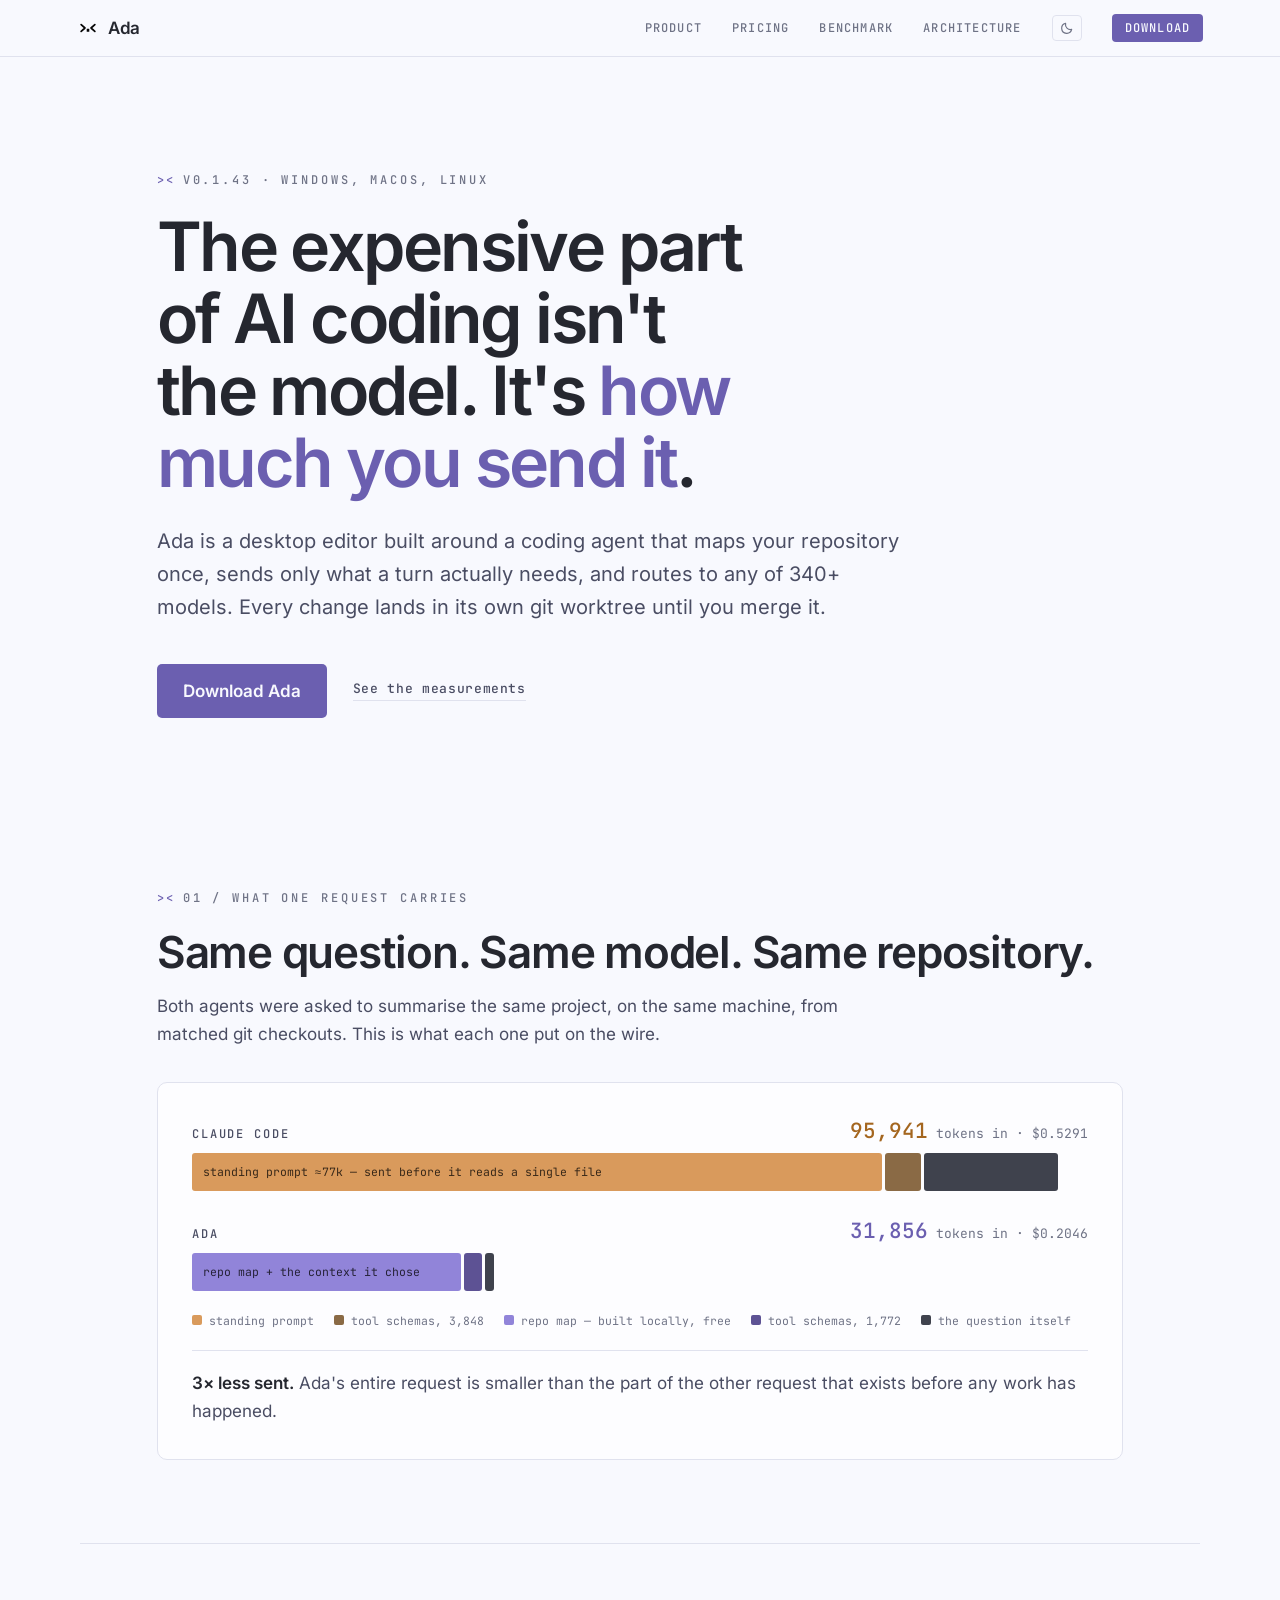
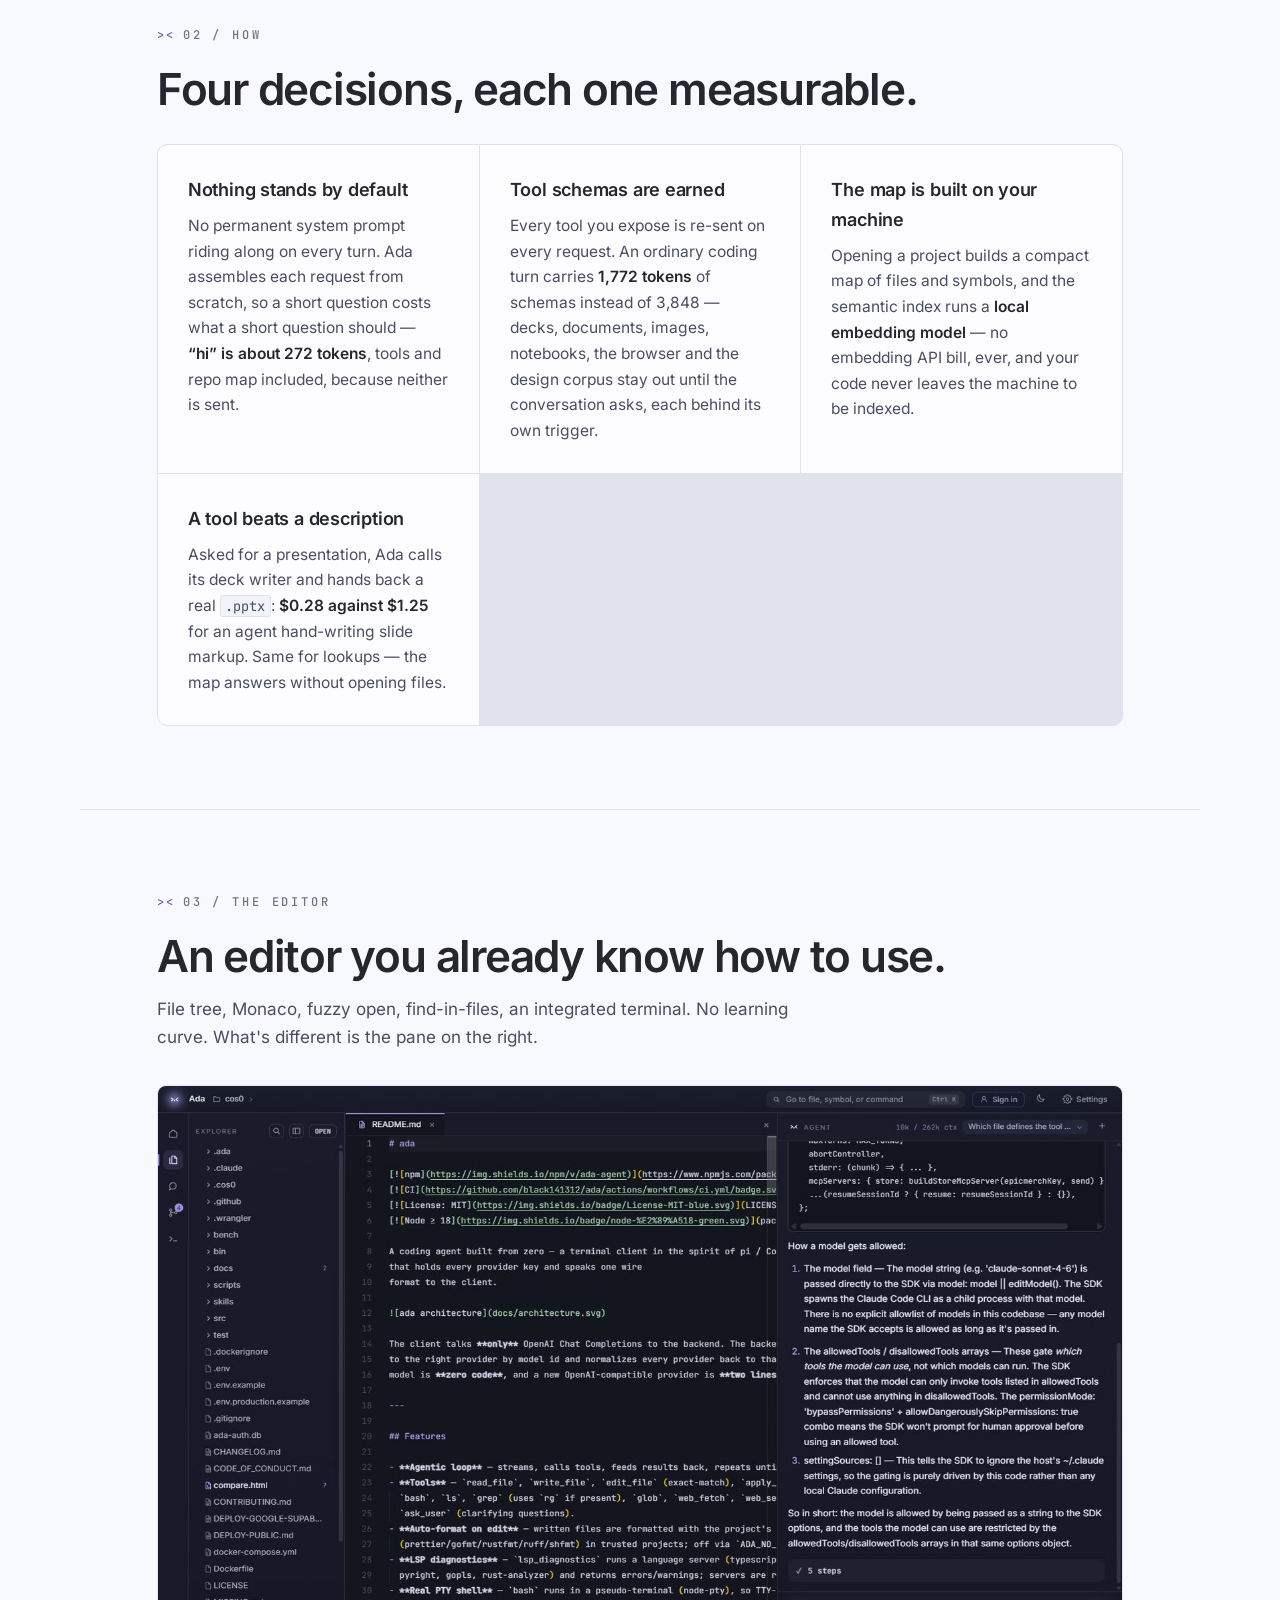
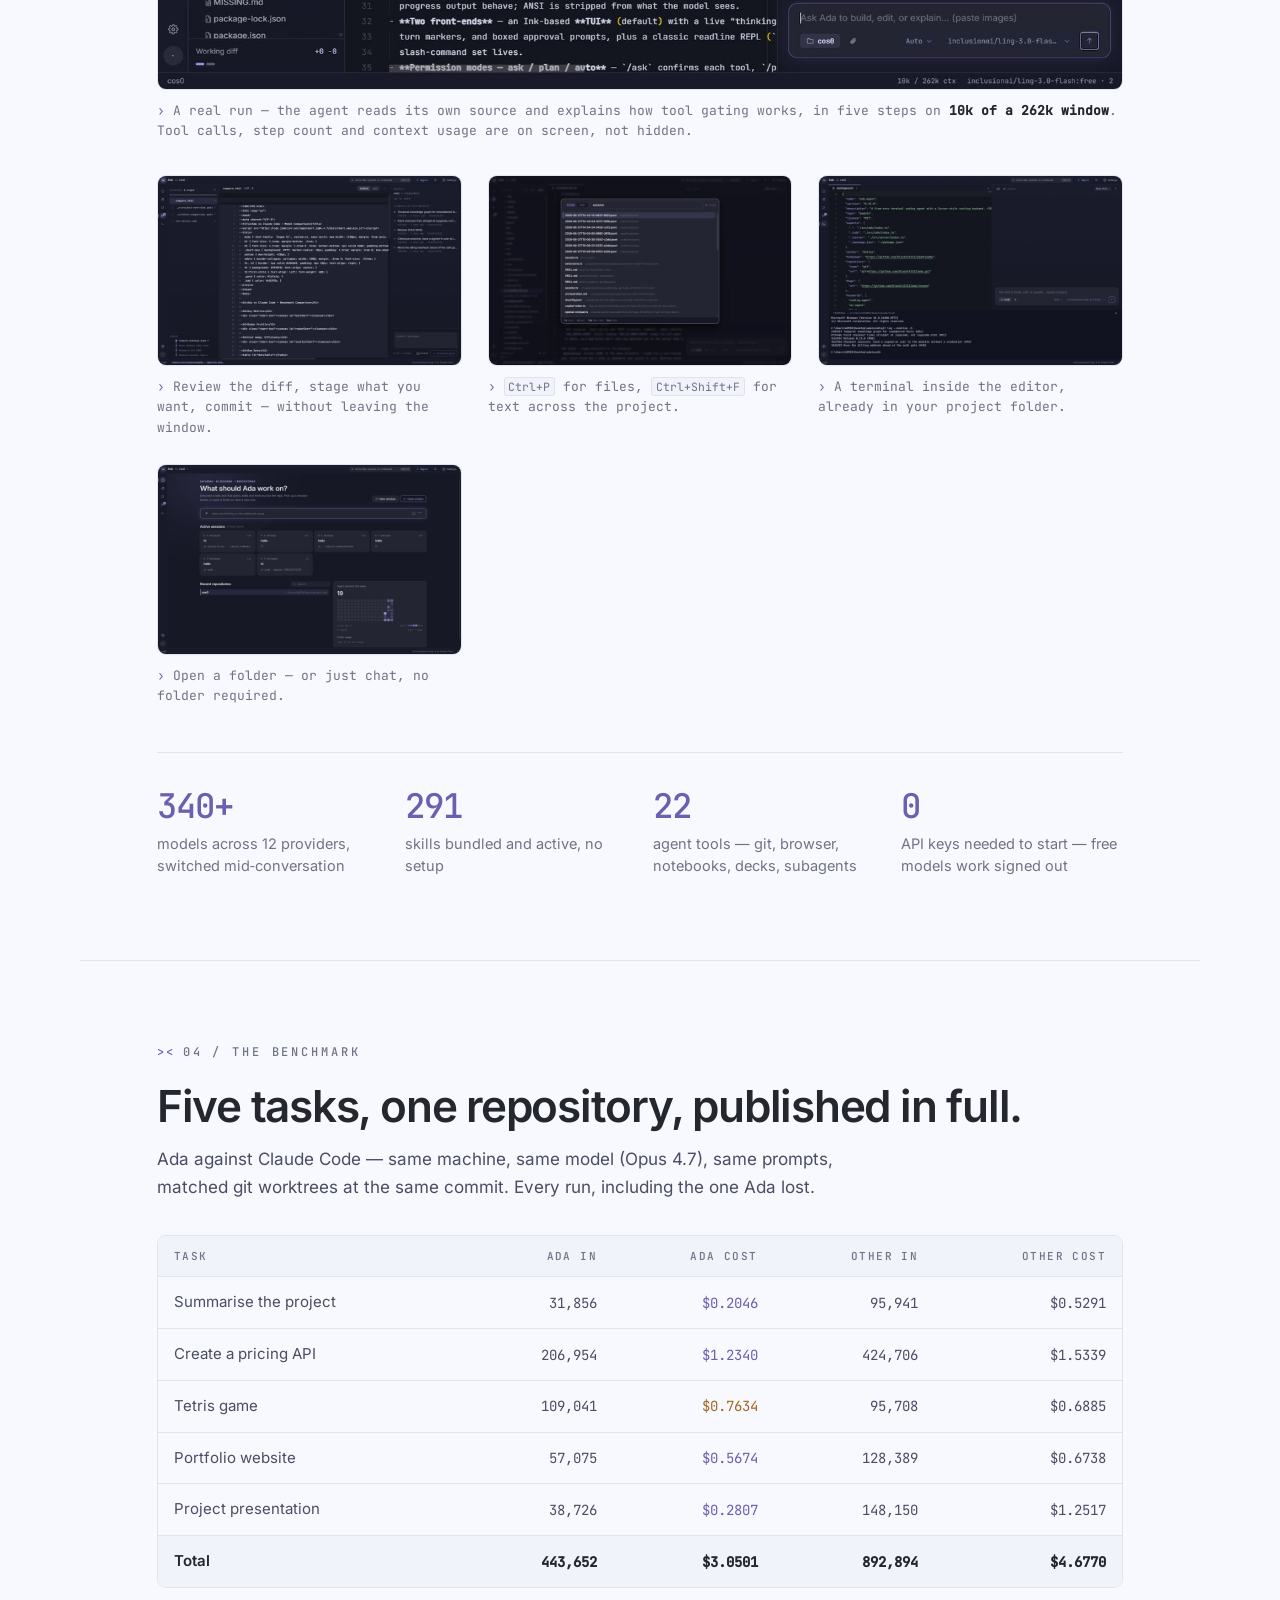
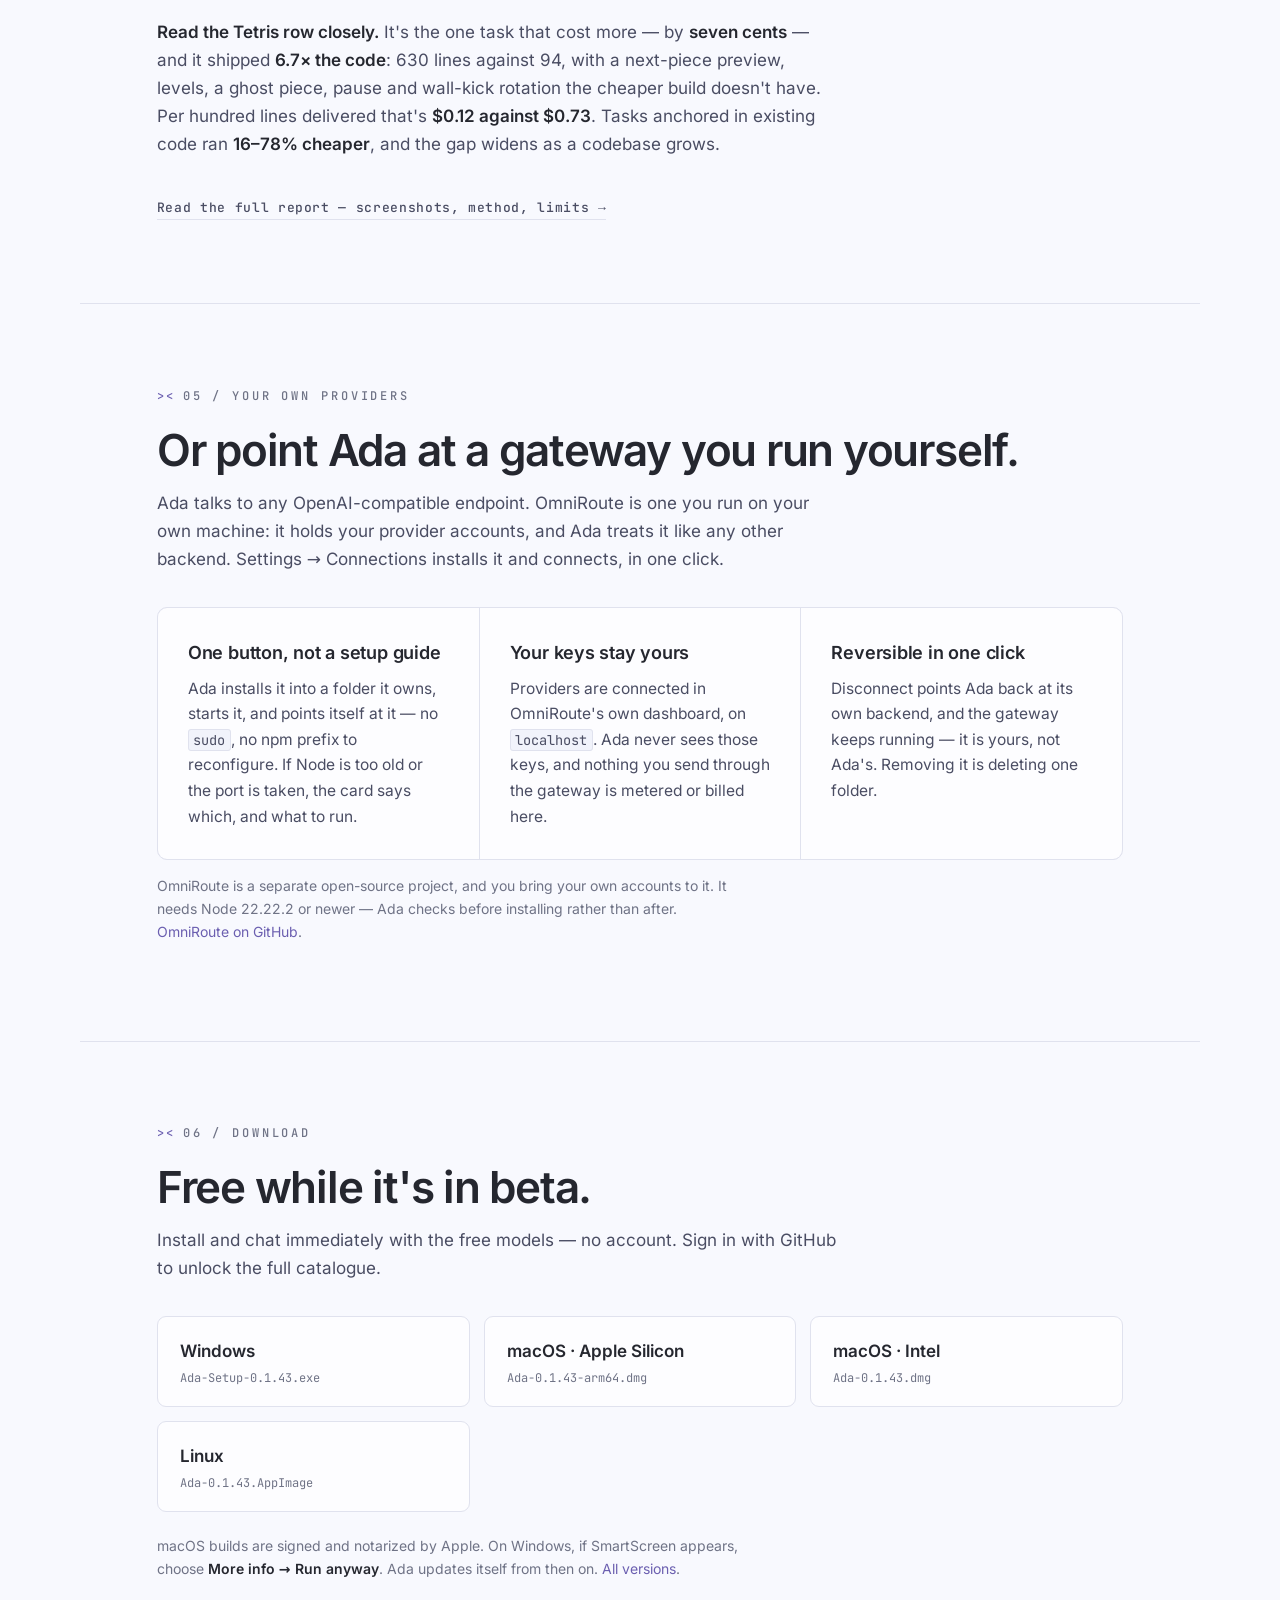
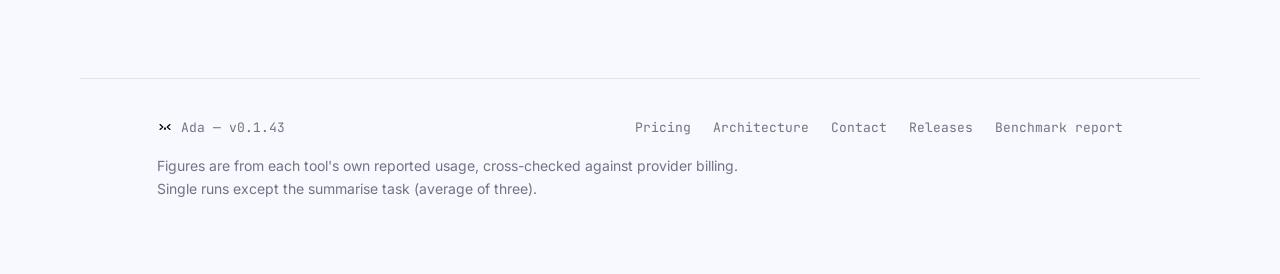
==== commit 56df7464: "Update download links and version to v0.1.43 Co-Authored-By: Claude Fable 5 <noreply@anthropic.com>" ====
--- a/public/index.html
+++ b/public/index.html
@@ -52,7 +52,7 @@
       <!-- ── hero ───────────────────────────────────────────────────────── -->
       <section class="hero">
         <p class="eyebrow">
-          <span class="mk">&gt;&#8201;&lt;</span> <span data-version>v0.1.40</span> &middot; Windows,
+          <span class="mk">&gt;&#8201;&lt;</span> <span data-version>v0.1.43</span> &middot; Windows,
           macOS, Linux
         </p>
         <h1>
@@ -378,31 +378,31 @@
         <div class="grabs">
           <a
             class="grab"
-            href="https://github.com/black141312/ada-releases/releases/download/v0.1.40/Ada-Setup-0.1.40.exe"
+            href="https://github.com/black141312/ada-releases/releases/download/v0.1.43/Ada-Setup-0.1.43.exe"
           >
             <span class="os">Windows</span>
-            <span class="file">Ada-Setup-0.1.40.exe</span>
+            <span class="file">Ada-Setup-0.1.43.exe</span>
           </a>
           <a
             class="grab"
-            href="https://github.com/black141312/ada-releases/releases/download/v0.1.40/Ada-0.1.40-arm64.dmg"
+            href="https://github.com/black141312/ada-releases/releases/download/v0.1.43/Ada-0.1.43-arm64.dmg"
           >
             <span class="os">macOS &middot; Apple Silicon</span>
-            <span class="file">Ada-0.1.40-arm64.dmg</span>
+            <span class="file">Ada-0.1.43-arm64.dmg</span>
           </a>
           <a
             class="grab"
-            href="https://github.com/black141312/ada-releases/releases/download/v0.1.40/Ada-0.1.40.dmg"
+            href="https://github.com/black141312/ada-releases/releases/download/v0.1.43/Ada-0.1.43.dmg"
           >
             <span class="os">macOS &middot; Intel</span>
-            <span class="file">Ada-0.1.40.dmg</span>
+            <span class="file">Ada-0.1.43.dmg</span>
           </a>
           <a
             class="grab"
-            href="https://github.com/black141312/ada-releases/releases/download/v0.1.40/Ada-0.1.40.AppImage"
+            href="https://github.com/black141312/ada-releases/releases/download/v0.1.43/Ada-0.1.43.AppImage"
           >
             <span class="os">Linux</span>
-            <span class="file">Ada-0.1.40.AppImage</span>
+            <span class="file">Ada-0.1.43.AppImage</span>
           </a>
         </div>
         <!-- Filled in by app.js from GitHub. Empty until it has a real number: a counter that
@@ -418,7 +418,7 @@
 
     <footer>
       <div class="foot">
-        <span><img src="assets/img/mark.svg" alt="" width="16" height="16" /> Ada &mdash; <span data-version>v0.1.40</span></span>
+        <span><img src="assets/img/mark.svg" alt="" width="16" height="16" /> Ada &mdash; <span data-version>v0.1.43</span></span>
         <nav>
           <a href="pricing.html">Pricing</a>
           <a href="architecture.html">Architecture</a>
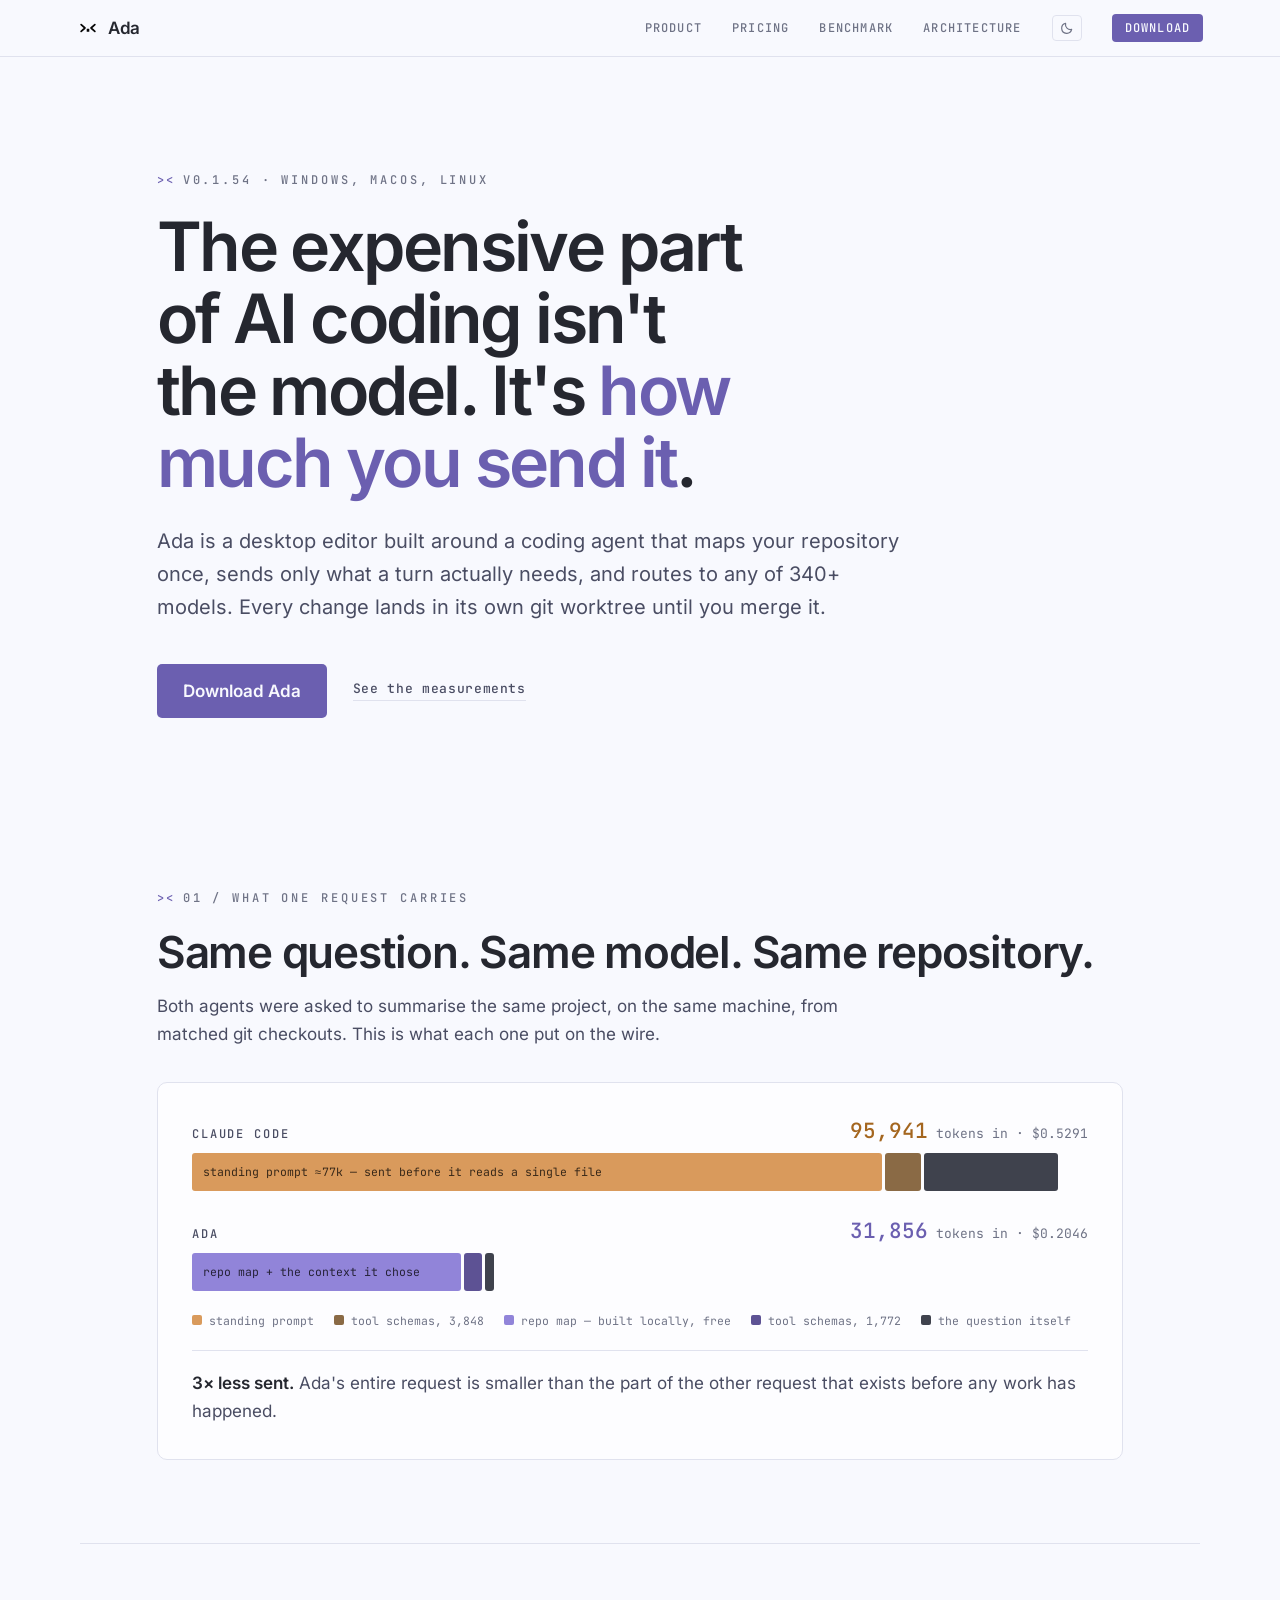
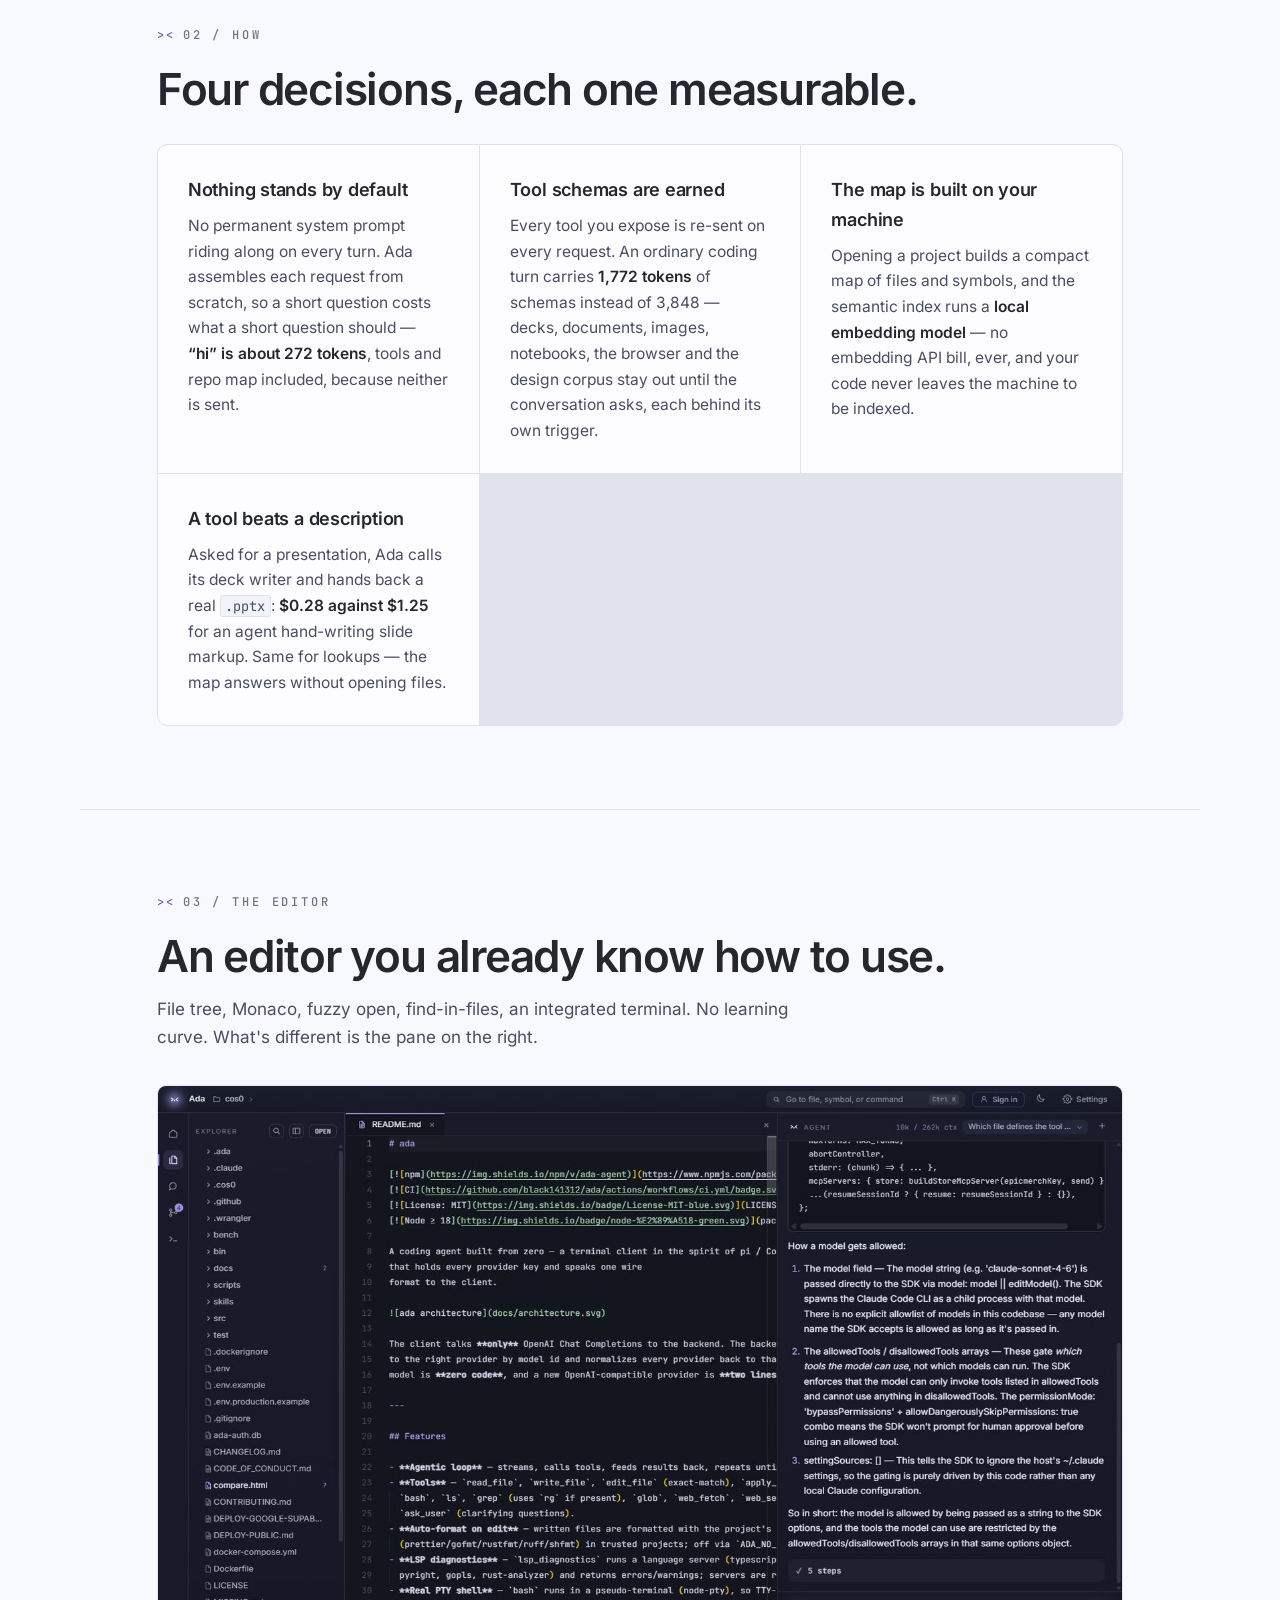
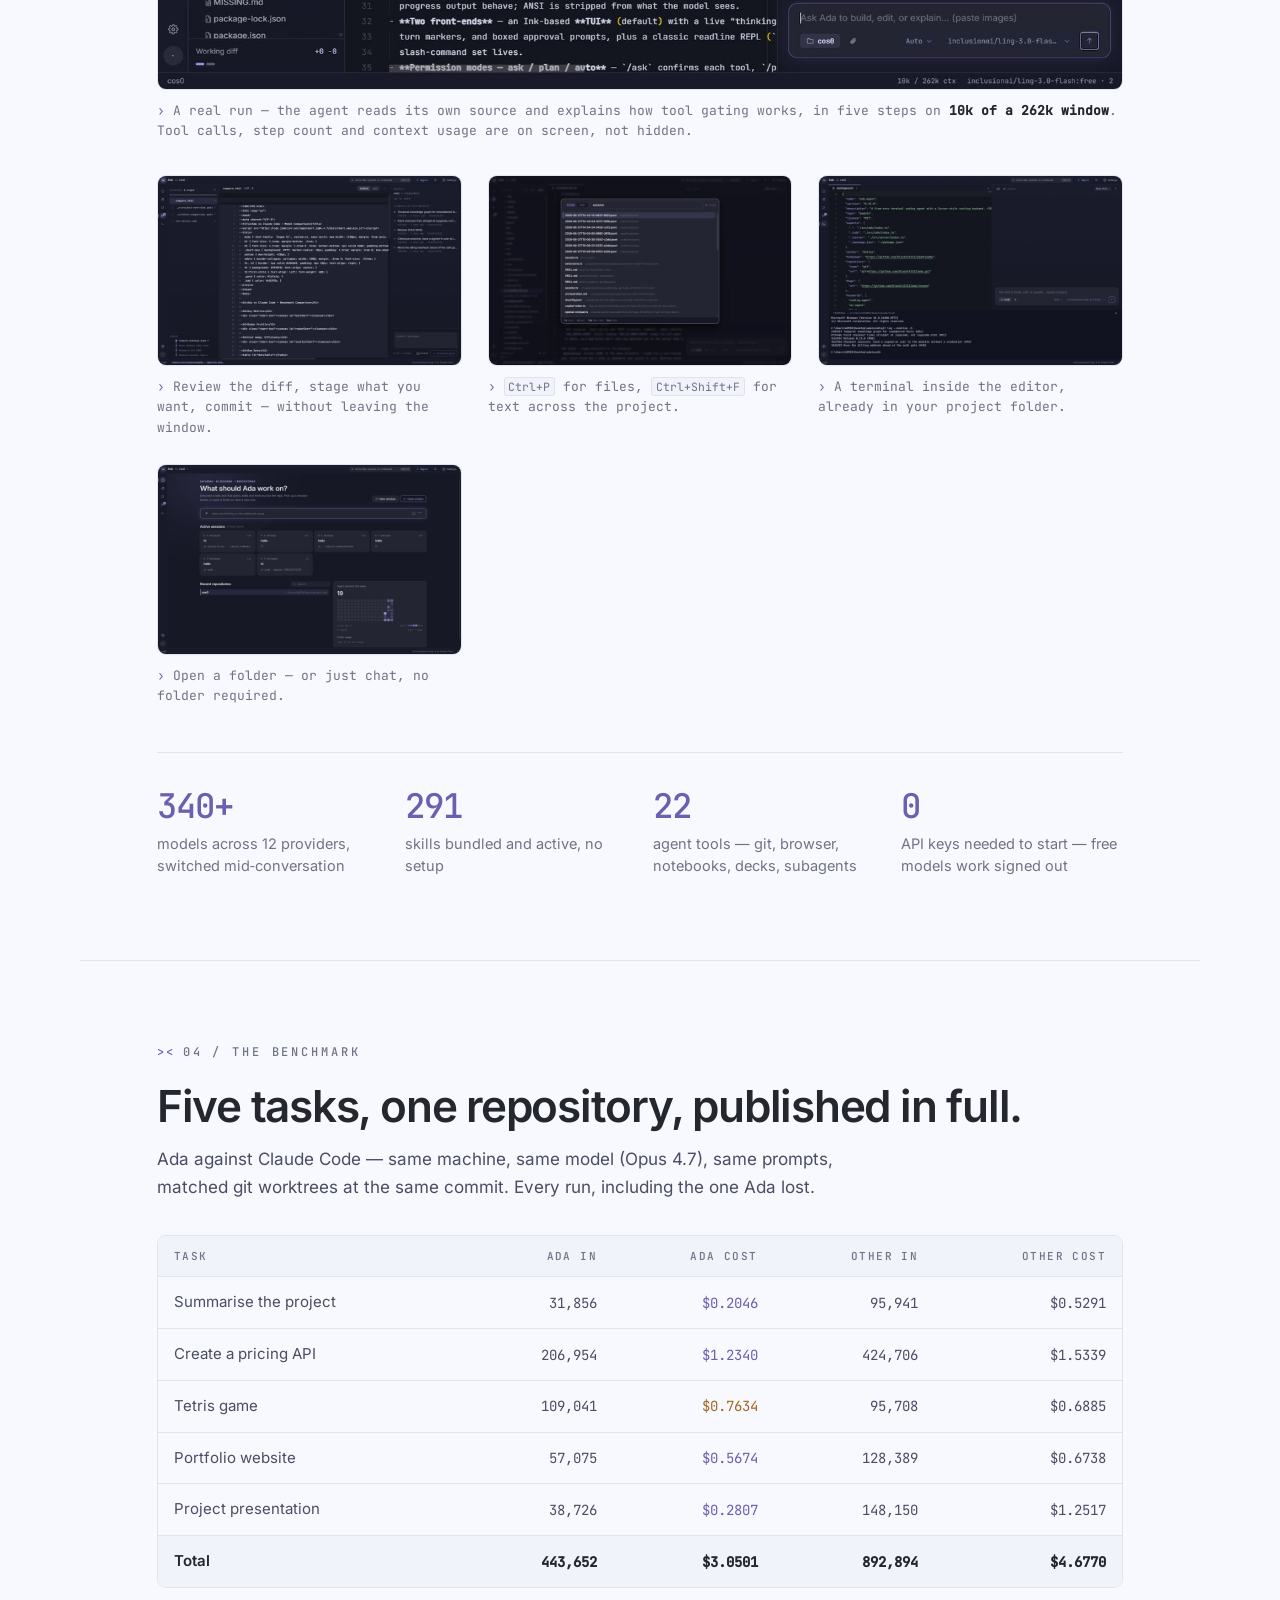
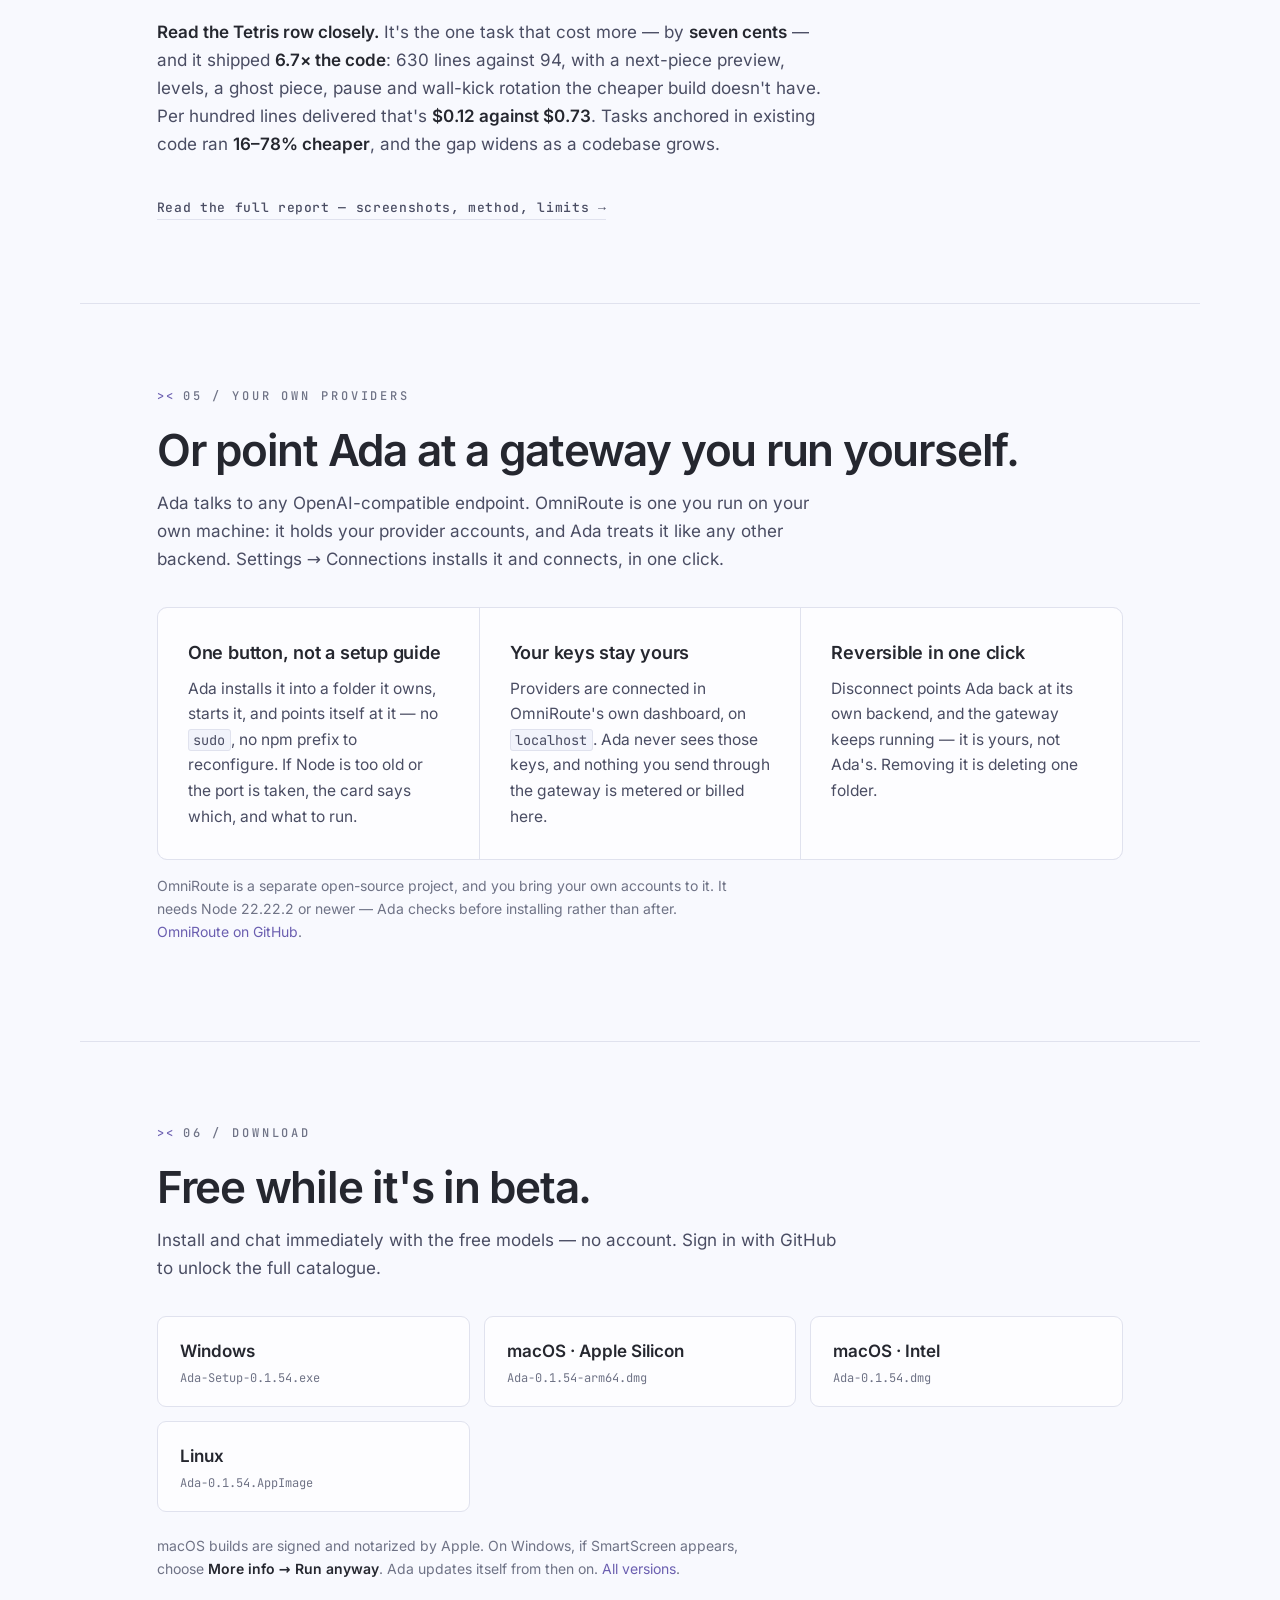
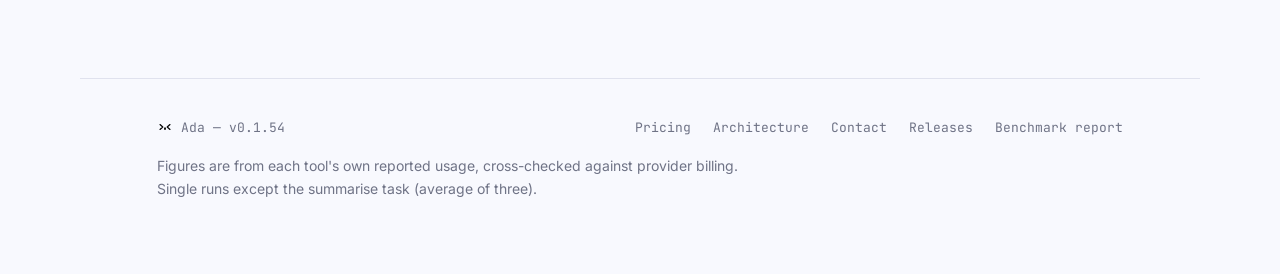
==== commit 4d6bfac9: "Point downloads at v0.1.54, not v0.1.43 The site advertised 0.1.43 while the public mirror had moved" ====
--- a/public/index.html
+++ b/public/index.html
@@ -4,6 +4,7 @@
     <meta charset="utf-8" />
     <meta name="viewport" content="width=device-width, initial-scale=1" />
     <title>Ada — an agent-first code editor</title>
+    <link rel="canonical" href="https://adacodelabs.com/" />
     <meta
       name="description"
       content="A desktop code editor built around an agent that sends only what a turn needs. Measured against Claude Code: half the context, 35–70% less cost."
@@ -22,7 +23,60 @@
       property="og:description"
       content="The expensive part of AI coding isn't the model. It's how much you send it."
     />
+    <meta property="og:url" content="https://adacodelabs.com/" />
     <meta property="og:type" content="website" />
+    <meta property="og:site_name" content="Ada" />
+    <meta property="og:image" content="https://adacodelabs.com/assets/img/ada-agent-working.jpg" />
+    <meta property="og:image:width" content="1440" />
+    <meta property="og:image:height" content="900" />
+    <meta name="twitter:card" content="summary_large_image" />
+    <meta name="twitter:title" content="Ada — an agent-first code editor" />
+    <meta
+      name="twitter:description"
+      content="The expensive part of AI coding isn't the model. It's how much you send it."
+    />
+    <meta name="twitter:image" content="https://adacodelabs.com/assets/img/ada-agent-working.jpg" />
+    <script type="application/ld+json">
+      {
+        "@context": "https://schema.org",
+        "@type": "Organization",
+        "name": "Ada",
+        "url": "https://adacodelabs.com/",
+        "logo": "https://adacodelabs.com/assets/img/icon.png",
+        "sameAs": ["https://github.com/black141312/ada-releases"]
+      }
+    </script>
+    <script type="application/ld+json">
+      {
+        "@context": "https://schema.org",
+        "@type": "WebSite",
+        "name": "Ada",
+        "url": "https://adacodelabs.com/"
+      }
+    </script>
+    <script type="application/ld+json">
+      {
+        "@context": "https://schema.org",
+        "@type": "SoftwareApplication",
+        "name": "Ada",
+        "applicationCategory": "DeveloperApplication",
+        "applicationSubCategory": "Code editor",
+        "operatingSystem": "Windows, macOS, Linux",
+        "description": "An agent-first desktop code editor. The agent sends only what a turn needs: measured against Claude Code, about half the context and 35-70% less cost on the same tasks.",
+        "featureList": [
+          "Agent-first editing loop that selects context per turn",
+          "Local repo map and semantic index, so code is never uploaded to be indexed",
+          "Bring your own API key, or point at a gateway you run yourself",
+          "Self-updating, signed and notarized desktop builds"
+        ],
+        "offers": {
+          "@type": "Offer",
+          "price": "0",
+          "priceCurrency": "USD",
+          "description": "Free forever with your own API key"
+        }
+      }
+    </script>
   </head>
   <body>
     <header class="bar">
@@ -52,7 +106,7 @@
       <!-- ── hero ───────────────────────────────────────────────────────── -->
       <section class="hero">
         <p class="eyebrow">
-          <span class="mk">&gt;&#8201;&lt;</span> <span data-version>v0.1.43</span> &middot; Windows,
+          <span class="mk">&gt;&#8201;&lt;</span> <span data-version>v0.1.54</span> &middot; Windows,
           macOS, Linux
         </p>
         <h1>
@@ -378,31 +432,31 @@
         <div class="grabs">
           <a
             class="grab"
-            href="https://github.com/black141312/ada-releases/releases/download/v0.1.43/Ada-Setup-0.1.43.exe"
+            href="https://github.com/black141312/ada-releases/releases/download/v0.1.54/Ada-Setup-0.1.54.exe"
           >
             <span class="os">Windows</span>
-            <span class="file">Ada-Setup-0.1.43.exe</span>
+            <span class="file">Ada-Setup-0.1.54.exe</span>
           </a>
           <a
             class="grab"
-            href="https://github.com/black141312/ada-releases/releases/download/v0.1.43/Ada-0.1.43-arm64.dmg"
+            href="https://github.com/black141312/ada-releases/releases/download/v0.1.54/Ada-0.1.54-arm64.dmg"
           >
             <span class="os">macOS &middot; Apple Silicon</span>
-            <span class="file">Ada-0.1.43-arm64.dmg</span>
+            <span class="file">Ada-0.1.54-arm64.dmg</span>
           </a>
           <a
             class="grab"
-            href="https://github.com/black141312/ada-releases/releases/download/v0.1.43/Ada-0.1.43.dmg"
+            href="https://github.com/black141312/ada-releases/releases/download/v0.1.54/Ada-0.1.54.dmg"
           >
             <span class="os">macOS &middot; Intel</span>
-            <span class="file">Ada-0.1.43.dmg</span>
+            <span class="file">Ada-0.1.54.dmg</span>
           </a>
           <a
             class="grab"
-            href="https://github.com/black141312/ada-releases/releases/download/v0.1.43/Ada-0.1.43.AppImage"
+            href="https://github.com/black141312/ada-releases/releases/download/v0.1.54/Ada-0.1.54.AppImage"
           >
             <span class="os">Linux</span>
-            <span class="file">Ada-0.1.43.AppImage</span>
+            <span class="file">Ada-0.1.54.AppImage</span>
           </a>
         </div>
         <!-- Filled in by app.js from GitHub. Empty until it has a real number: a counter that
@@ -418,7 +472,7 @@
 
     <footer>
       <div class="foot">
-        <span><img src="assets/img/mark.svg" alt="" width="16" height="16" /> Ada &mdash; <span data-version>v0.1.43</span></span>
+        <span><img src="assets/img/mark.svg" alt="" width="16" height="16" /> Ada &mdash; <span data-version>v0.1.54</span></span>
         <nav>
           <a href="pricing.html">Pricing</a>
           <a href="architecture.html">Architecture</a>
--- a/public/style.css
+++ b/public/style.css
@@ -709,6 +709,11 @@
 .price span {
   margin-left: 3px;
 }
+.price s {
+  font-size: 22px;
+  color: var(--dim);
+  margin-right: 6px;
+}
 .tag {
   margin: 0 0 22px;
   font-size: 14.5px;
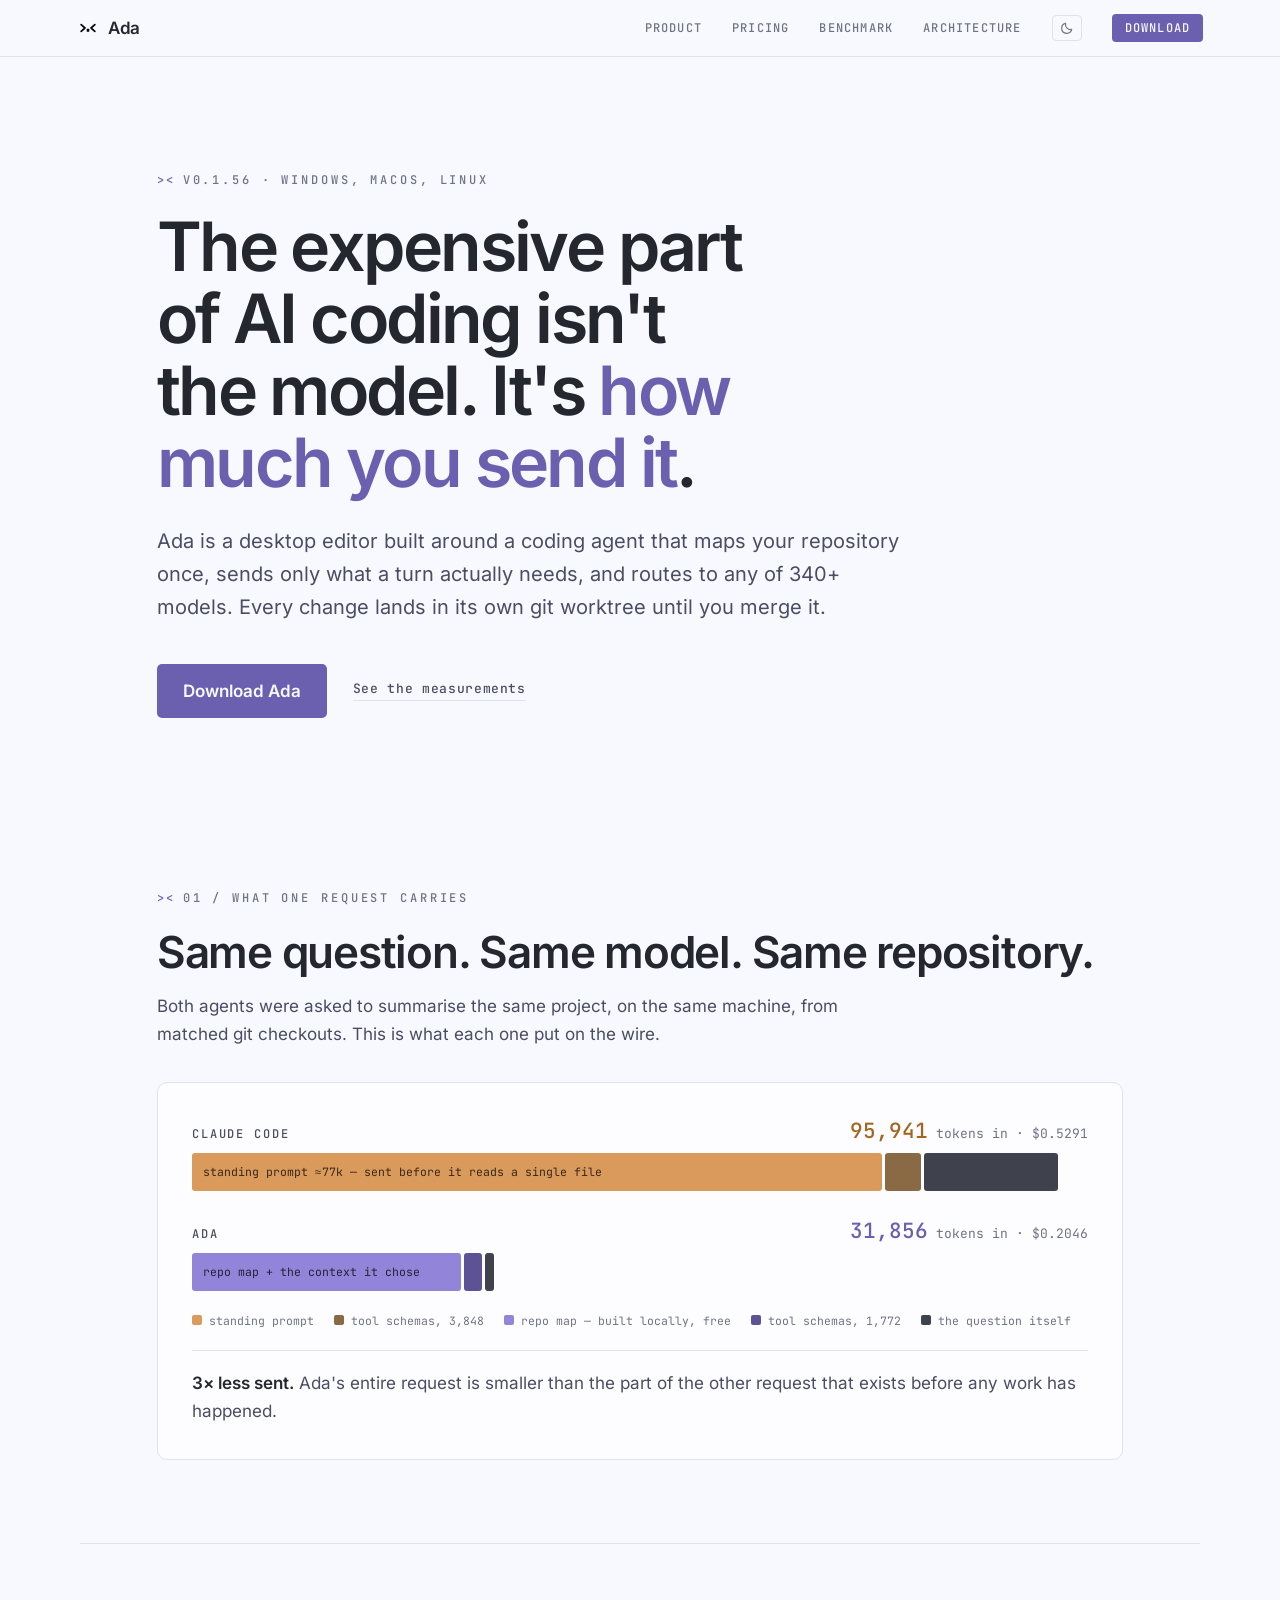
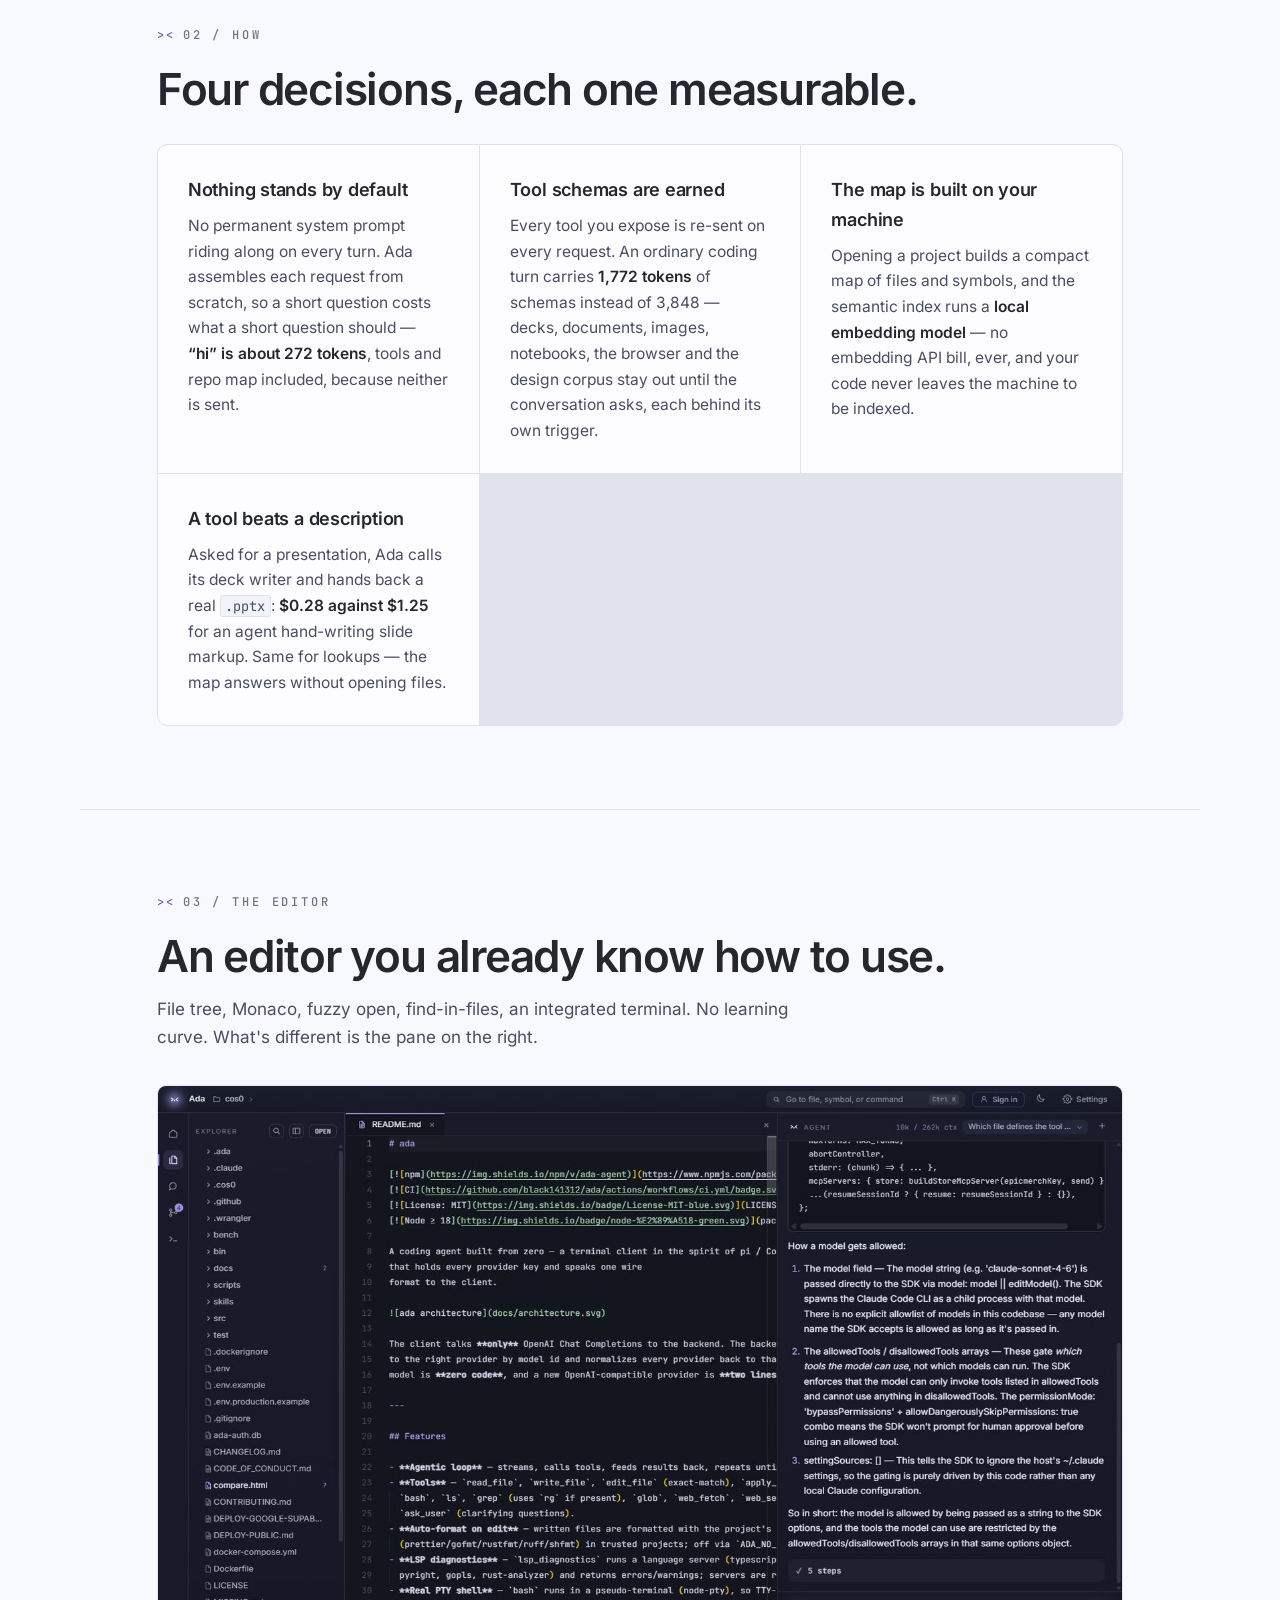
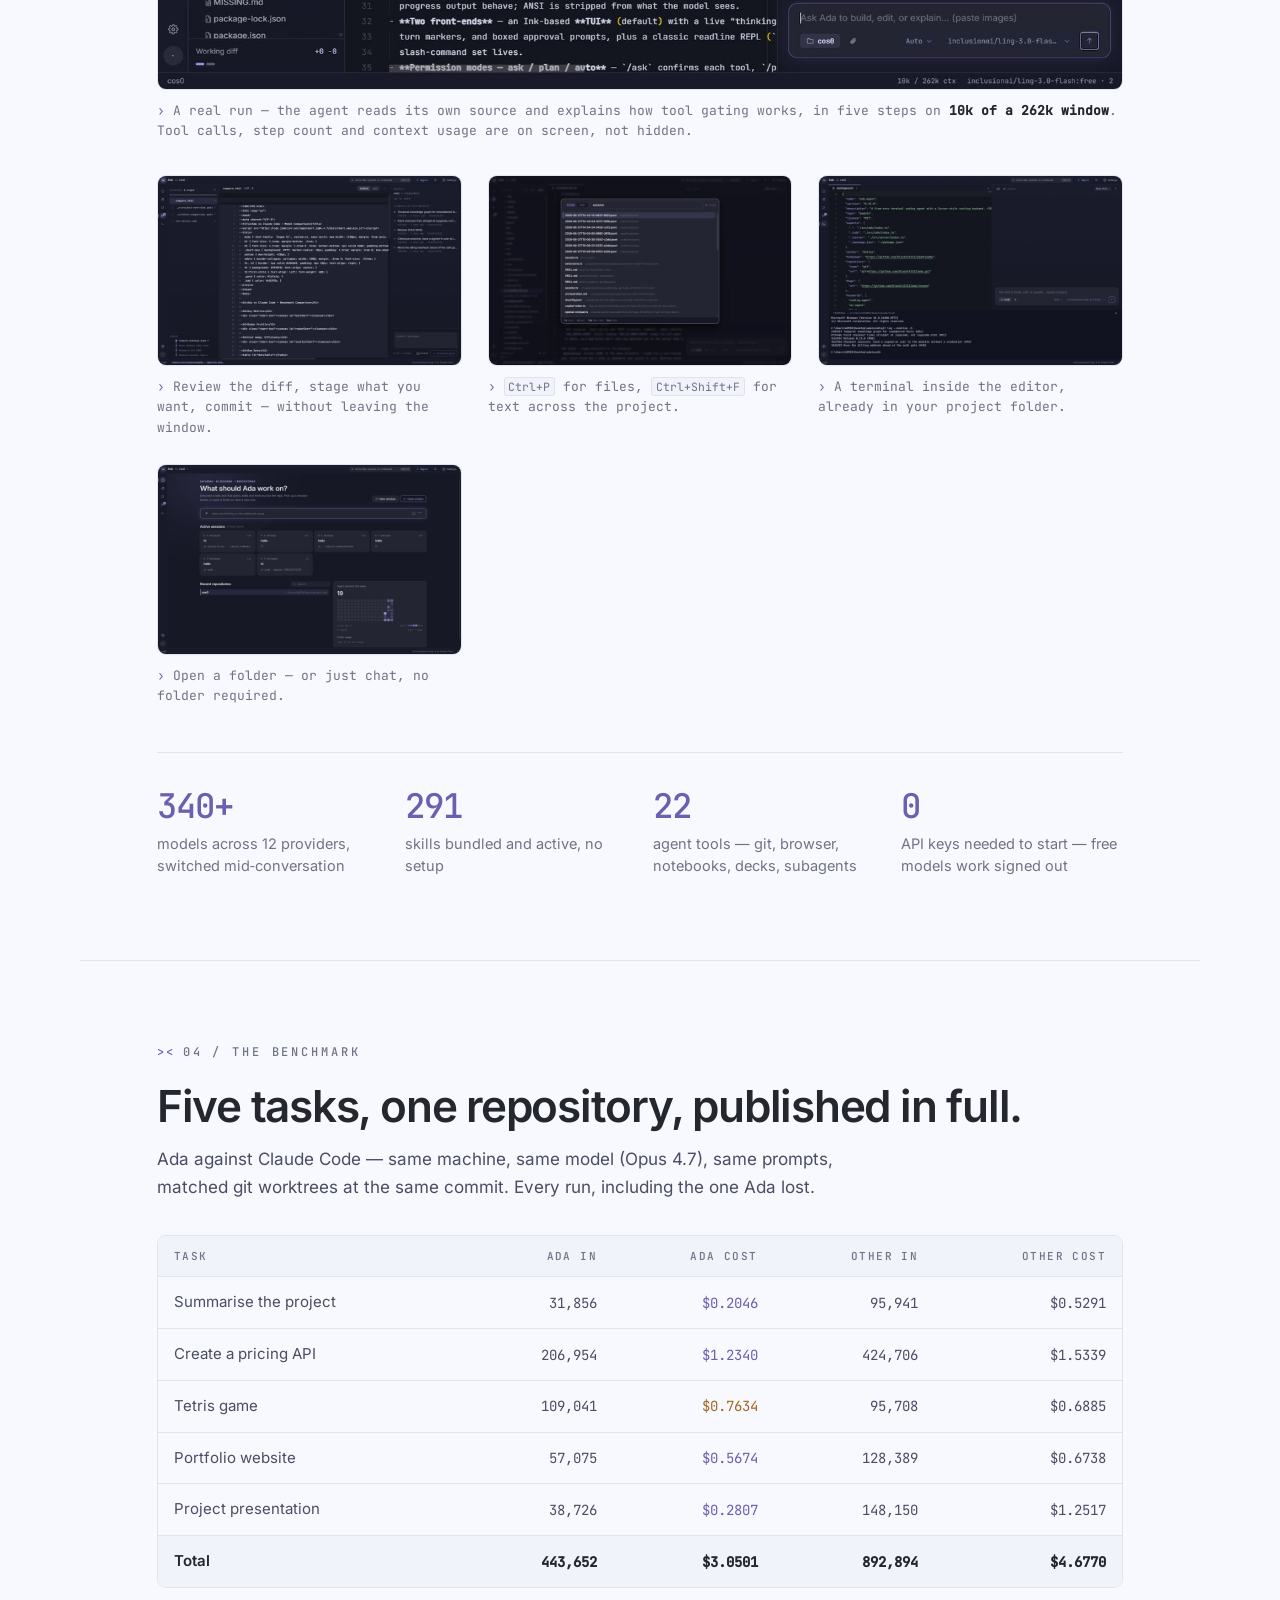
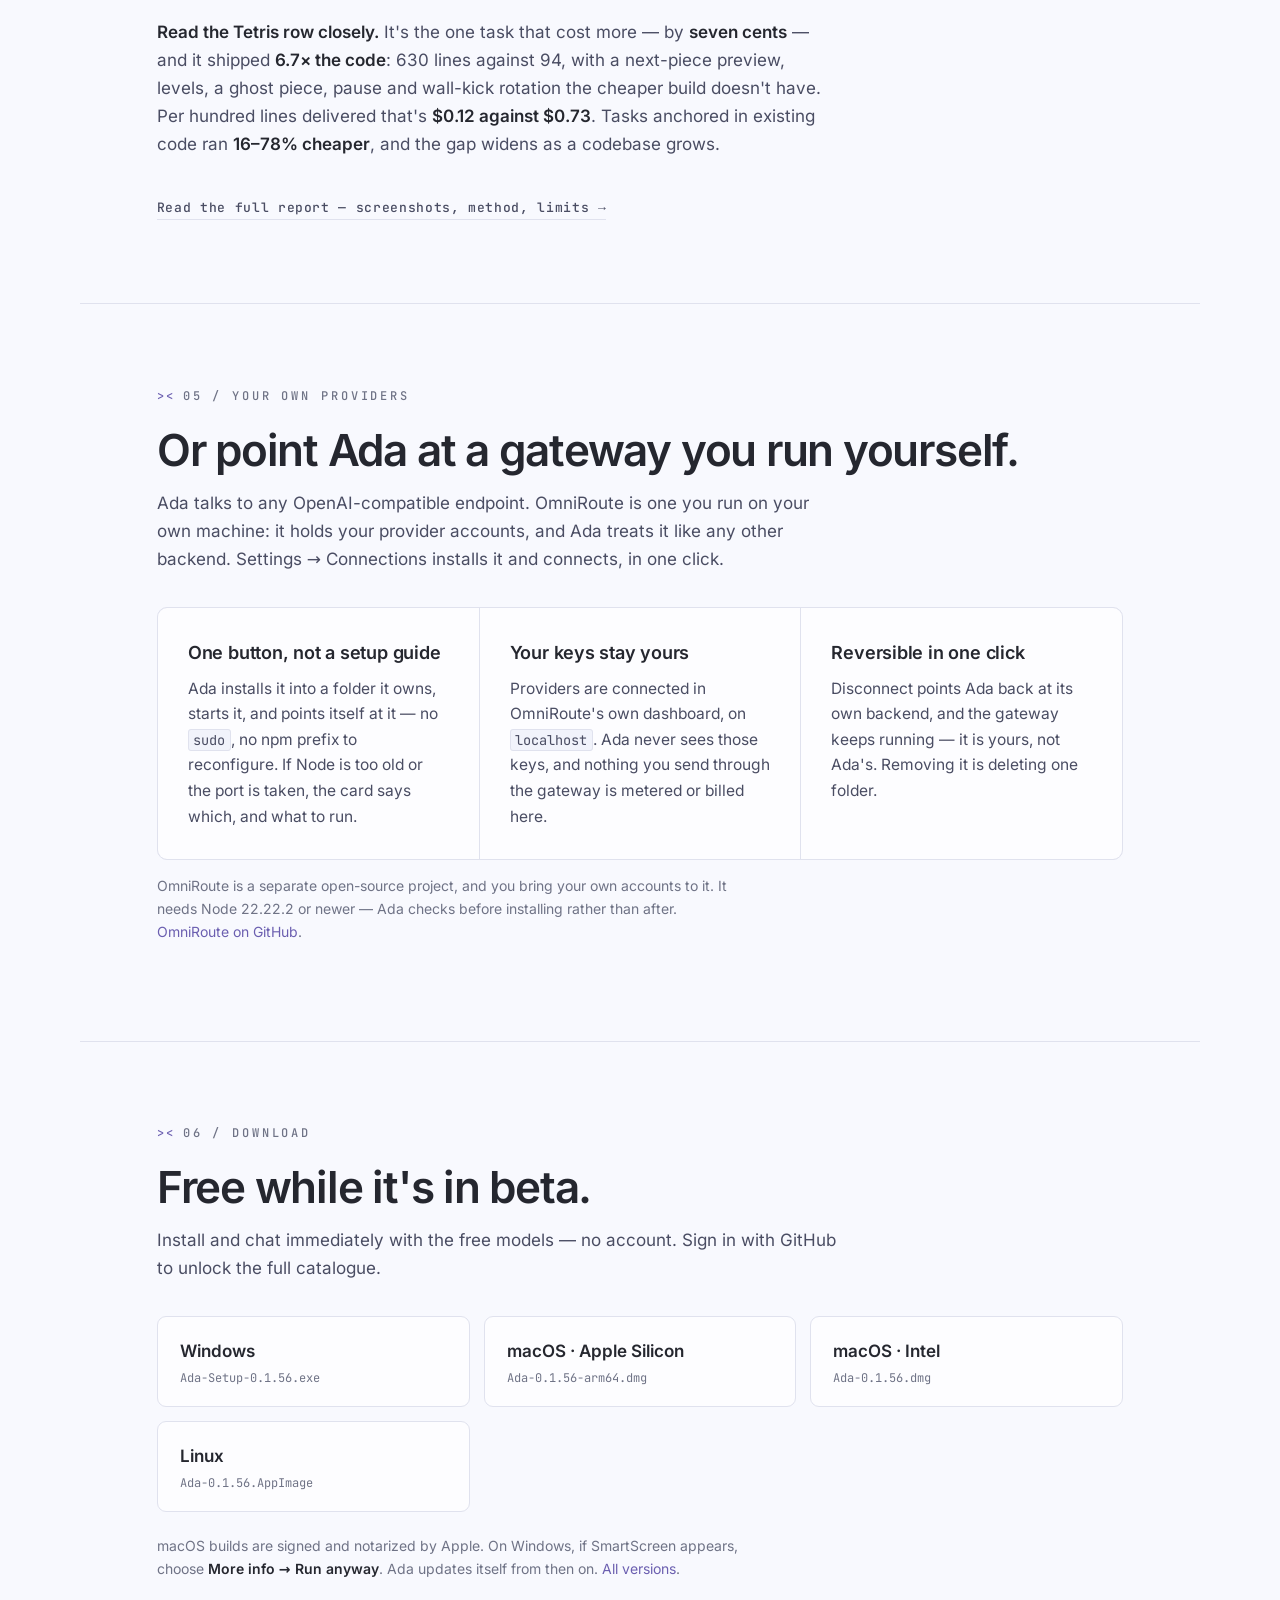
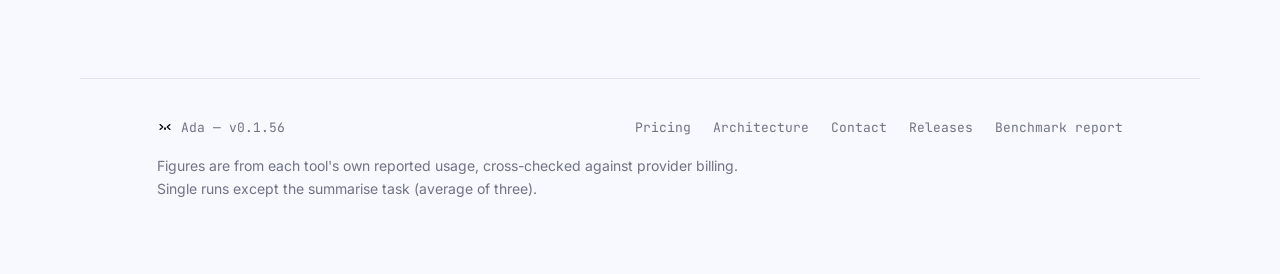
==== commit 23195d7a: "Point downloads at v0.1.56 The release that carries auto-route, rlm, and progress-in-the-status-line" ====
--- a/public/index.html
+++ b/public/index.html
@@ -106,7 +106,7 @@
       <!-- ── hero ───────────────────────────────────────────────────────── -->
       <section class="hero">
         <p class="eyebrow">
-          <span class="mk">&gt;&#8201;&lt;</span> <span data-version>v0.1.54</span> &middot; Windows,
+          <span class="mk">&gt;&#8201;&lt;</span> <span data-version>v0.1.56</span> &middot; Windows,
           macOS, Linux
         </p>
         <h1>
@@ -432,31 +432,31 @@
         <div class="grabs">
           <a
             class="grab"
-            href="https://github.com/black141312/ada-releases/releases/download/v0.1.54/Ada-Setup-0.1.54.exe"
+            href="https://github.com/black141312/ada-releases/releases/download/v0.1.56/Ada-Setup-0.1.56.exe"
           >
             <span class="os">Windows</span>
-            <span class="file">Ada-Setup-0.1.54.exe</span>
+            <span class="file">Ada-Setup-0.1.56.exe</span>
           </a>
           <a
             class="grab"
-            href="https://github.com/black141312/ada-releases/releases/download/v0.1.54/Ada-0.1.54-arm64.dmg"
+            href="https://github.com/black141312/ada-releases/releases/download/v0.1.56/Ada-0.1.56-arm64.dmg"
           >
             <span class="os">macOS &middot; Apple Silicon</span>
-            <span class="file">Ada-0.1.54-arm64.dmg</span>
+            <span class="file">Ada-0.1.56-arm64.dmg</span>
           </a>
           <a
             class="grab"
-            href="https://github.com/black141312/ada-releases/releases/download/v0.1.54/Ada-0.1.54.dmg"
+            href="https://github.com/black141312/ada-releases/releases/download/v0.1.56/Ada-0.1.56.dmg"
           >
             <span class="os">macOS &middot; Intel</span>
-            <span class="file">Ada-0.1.54.dmg</span>
+            <span class="file">Ada-0.1.56.dmg</span>
           </a>
           <a
             class="grab"
-            href="https://github.com/black141312/ada-releases/releases/download/v0.1.54/Ada-0.1.54.AppImage"
+            href="https://github.com/black141312/ada-releases/releases/download/v0.1.56/Ada-0.1.56.AppImage"
           >
             <span class="os">Linux</span>
-            <span class="file">Ada-0.1.54.AppImage</span>
+            <span class="file">Ada-0.1.56.AppImage</span>
           </a>
         </div>
         <!-- Filled in by app.js from GitHub. Empty until it has a real number: a counter that
@@ -472,7 +472,7 @@
 
     <footer>
       <div class="foot">
-        <span><img src="assets/img/mark.svg" alt="" width="16" height="16" /> Ada &mdash; <span data-version>v0.1.54</span></span>
+        <span><img src="assets/img/mark.svg" alt="" width="16" height="16" /> Ada &mdash; <span data-version>v0.1.56</span></span>
         <nav>
           <a href="pricing.html">Pricing</a>
           <a href="architecture.html">Architecture</a>
